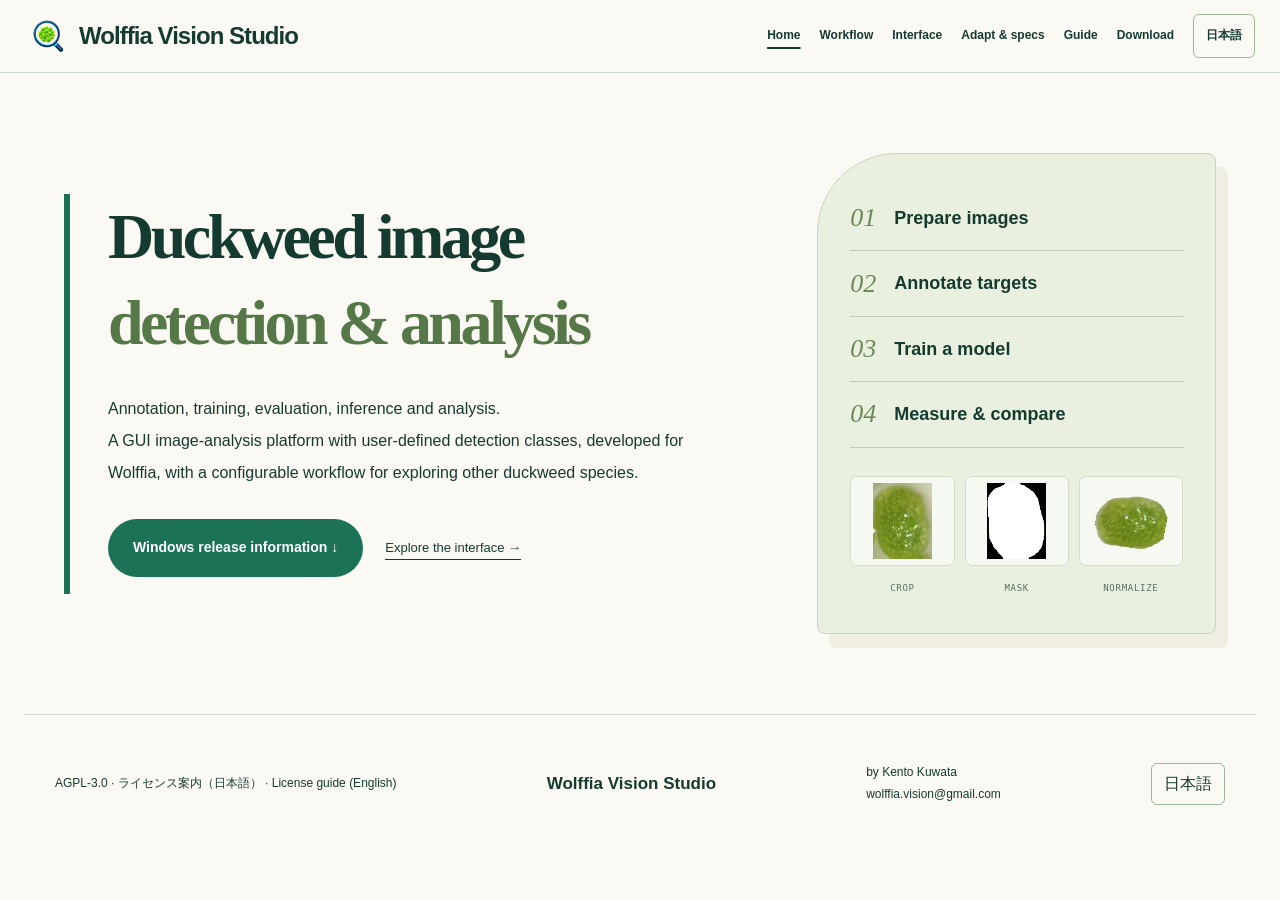
==== en/index.html @ 4b695bdd "Add files via upload" ====
<!doctype html><html lang="en"><head><meta charset="utf-8"><meta name="viewport" content="width=device-width,initial-scale=1"><title>Wolffia Vision Studio | Annotation, fine-tuning and image analysis</title><meta name="description" content="Annotation, training, evaluation, inference and analysis. A GUI image-analysis platform with user-defined detection classes, developed for Wolffia, with a configurable workflow for exploring other duckweed species."><meta property="og:type" content="website"><meta property="og:title" content="Wolffia Vision Studio | Annotation, fine-tuning and image analysis"><meta property="og:description" content="Annotation, training, evaluation, inference and analysis. A GUI image-analysis platform with user-defined detection classes, developed for Wolffia, with a configurable workflow for exploring other duckweed species."><meta name="twitter:card" content="summary"><link rel="icon" href="../assets/icon.png"><link rel="stylesheet" href="../style.css"><link rel="stylesheet" href="../enhancements.css"><link rel="stylesheet" href="../editorial.css"><style>#dataset-request p{max-width:78ch}#dataset-request li{margin:.4em 0}.brand{min-width:0}.brand>span{overflow-wrap:normal}@media(max-width:480px){header .brand{font-size:17px;max-width:75%}}</style><style>.download>div:first-child{display:flex;flex-direction:column;min-width:0}.download>div:first-child>.release-warning{margin-top:auto;border:1px solid #91b99a;border-radius:12px;padding:18px;background:#ffffff0d;color:#f3f6df}.release-warning h3{font-size:1.15rem;margin:0 0 10px}.release-warning p{font-size:.82rem;line-height:1.75;margin:0 0 12px}.release-warning a{text-decoration:underline;font-weight:700;color:#eef6bd}.screenshot-crop{aspect-ratio:auto!important}.screenshot-crop img{transform:none!important;object-fit:contain!important}.lightbox-crop img{transform:none!important}@media(max-width:800px){.download>div:first-child>.release-warning{margin-top:28px}}</style><meta property="og:site_name" content="Wolffia Vision Studio"><link rel="canonical" href="https://wolffiavision-code.github.io/wolffia-vision-studio/en/"><link rel="alternate" hreflang="ja" href="https://wolffiavision-code.github.io/wolffia-vision-studio/"><link rel="alternate" hreflang="en" href="https://wolffiavision-code.github.io/wolffia-vision-studio/en/"><link rel="alternate" hreflang="x-default" href="https://wolffiavision-code.github.io/wolffia-vision-studio/"><meta property="og:url" content="https://wolffiavision-code.github.io/wolffia-vision-studio/en/"><meta property="og:image" content="https://wolffiavision-code.github.io/wolffia-vision-studio/assets/icon.png"></head><body><a class="skip" href="#main">Skip to content</a><header><a class="brand" href="#page-home" data-route="home"><img src="../assets/icon.png" width="44" height="44" alt=""><span>Wolffia Vision Studio</span></a><button class="menu-toggle" aria-expanded="false" aria-controls="main-nav">Menu ☰</button><nav id="main-nav" aria-label="Main navigation"><a href="#page-home" data-route="home">Home</a><a href="#page-workflow" data-route="workflow">Workflow</a><a href="#page-interface" data-route="interface">Interface</a><a href="#page-adapt" data-route="adapt">Adapt & specs</a><a href="#page-guide" data-route="guide">Guide</a><a href="#page-download" data-route="download">Download</a><a class="language-link" href="../" hreflang="ja">日本語</a></nav></header><main id="main"><section class="hero" data-page="home"><div class="hero-copy"><h1>Duckweed image<br><em>detection & analysis</em></h1><p class="lead">Annotation, training, evaluation, inference and analysis.<br>A GUI image-analysis platform with user-defined detection classes, developed for Wolffia, with a configurable workflow for exploring other duckweed species.</p><div class="actions"><a class="primary" href="#page-download" data-route="download">Windows release information ↓</a><a class="text-link" href="#page-interface" data-route="interface">Explore the interface →</a></div><p class="subtle">Version 1.0.0 · 日本語 / English · Local image processing</p></div><aside class="workflow-panel" aria-label="Workflow"><ol><li><span>01</span><strong>Prepare images</strong></li><li><span>02</span><strong>Annotate targets</strong></li><li><span>03</span><strong>Train a model</strong></li><li><span>04</span><strong>Measure & compare</strong></li></ol><div class="workflow-specimens"><figure><img src="../assets/workflow/crop.jpg" alt="CROP"><figcaption>CROP</figcaption></figure><figure><img src="../assets/workflow/mask.png" alt="MASK"><figcaption>MASK</figcaption></figure><figure><img src="../assets/workflow/normalized.png" alt="NORMALIZE"><figcaption>NORMALIZE</figcaption></figure></div><p class="specimen-caption">Saved processing stages of the same individual</p></aside></section><section class="intro" id="workflow" data-page="workflow"><h2>From datasets<br><em>to image analysis</em></h2><div class="steps"><article><span class="step-number">01</span><h3>Prepare data</h3><p>Box/mask annotation, model assistance, class-balancing augmentation and balanced/random splits.</p></article><article><span class="step-number">02</span><h3>Train models</h3><p>Train or fine-tune YOLO, SegFormer and LRASPP-MobileNet.<br>Inspect learning curves, metric slopes, validation results and held-out tests.</p></article><article><span class="step-number">03</span><h3>Extract individuals</h3><p>Still-image and continuous inference, crops, binary masks, RGBA images and orientation normalization.</p></article><article><span class="step-number">04</span><h3>Explore traits</h3><p>Area, ellipse axes, circularity, CSV, distribution HTML, shape sorting and charts.</p></article></div></section><section class="intro example" id="example" data-page="workflow"><h2>From detection to measurements: one individual</h2><p>Follow individual A through an existing saved processing run.</p><div class="example-grid"><figure><h3>01 Source & detection</h3><div class="example-image"><svg viewBox="0 0 1108 1477" role="img" aria-label="Selected detection box A in the source image"><image href="../assets/workflow/original.jpg" width="1108" height="1477"/><rect x="610" y="539" width="102" height="130" fill="none" stroke="#ffda56" stroke-width="8"/><rect x="610" y="486" width="54" height="48" fill="#ffda56"/><text x="622" y="523" font-size="38" font-weight="bold" fill="#18352b">A</text></svg></div><figcaption>Only box A is displayed using saved detection coordinates.</figcaption></figure><figure><h3>02 Crop</h3><div class="example-image"><img src="../assets/workflow/crop.jpg" alt="Individual cropped from box A" width="102" height="130" loading="lazy"></div><figcaption>Saved crop of box A. The following stages use this same individual.</figcaption></figure><figure><h3>03 Segmentation</h3><div class="example-image"><div class="mask-pair"><img src="../assets/workflow/overlay.jpg" alt="Extracted region shown in red" loading="lazy"><img src="../assets/workflow/mask.png" alt="Binary mask: white foreground, black background" loading="lazy"></div></div><figcaption>Red overlay and binary mask. The white region defines the measurement target.</figcaption></figure><figure><h3>04 Normalize & isolate</h3><div class="example-image"><img src="../assets/workflow/normalized.png" alt="Transparent cutout with the major axis horizontal" width="163" height="141" loading="lazy"></div><figcaption>Rotated by approximately 79.5° to align the major axis. Saved RGBA output.</figcaption></figure></div><div class="measurement"><h3>05 Feature extraction</h3><p>Values from the saved CSV, measured using the orientation-normalized mask.</p><dl><div><dt>Area</dt><dd>10,607 px²</dd></div><div><dt>Ellipse major axis</dt><dd>136.82 px</dd></div><div><dt>Ellipse minor axis</dt><dd>97.81 px</dd></div><div><dt>Major / minor</dt><dd>1.399</dd></div><div><dt>Circularity</dt><dd>0.765</dd></div></dl><p class="fine">Axes are fitted-ellipse diameters.<br>Values in pixels require image-scale calibration before conversion to physical units.<br>Circularity approaches 1 for a circular shape.</p></div><details><summary>Stage correspondence</summary><p>The same detection is linked across stages by the crop manifest and an internal object ID.</p><p>This is a saved processing example, not a 1.0.0 accuracy benchmark.</p></details></section><section class="intro feature-tools" id="annotation-training" data-page="workflow"><h2>Annotation and training features</h2><div class="hero-tools" aria-label="Annotation and training feature examples"><article class="tool-preview annotation-preview"><div class="tool-bar"><strong>Annotation</strong></div><div class="annotation-layout"><div class="annotation-canvas"><svg viewBox="0 0 1108 1477" role="img" aria-label="Annotation example using the supplied labels"><image href="../assets/annotation-example.png" width="1108" height="1477"/><rect x="422.7" y="964.2" width="119.0" height="82.2" fill="none" stroke="#9453c9" stroke-width="4"/><rect x="357.1" y="645.7" width="105.9" height="111.3" fill="none" stroke="#9453c9" stroke-width="4"/><rect x="628.2" y="905.5" width="109.9" height="127.1" fill="none" stroke="#9453c9" stroke-width="4"/><rect x="543.5" y="928.0" width="90.5" height="107.0" fill="none" stroke="#9453c9" stroke-width="4"/><rect x="593.1" y="596.5" width="86.4" height="111.8" fill="none" stroke="#9453c9" stroke-width="4"/><rect x="461.4" y="668.3" width="120.9" height="84.3" fill="none" stroke="#9453c9" stroke-width="4"/><rect x="680.2" y="726.3" width="107.9" height="99.4" fill="none" stroke="#9453c9" stroke-width="4"/><rect x="715.1" y="980.2" width="81.7" height="124.7" fill="none" stroke="#9453c9" stroke-width="4"/><rect x="806.8" y="819.4" width="120.5" height="77.7" fill="none" stroke="#9453c9" stroke-width="4"/><rect x="725.5" y="1095.6" width="120.4" height="116.6" fill="none" stroke="#9453c9" stroke-width="4"/><rect x="681.8" y="513.7" width="117.5" height="95.8" fill="none" stroke="#9453c9" stroke-width="4"/><rect x="925.0" y="865.7" width="107.7" height="118.5" fill="none" stroke="#9453c9" stroke-width="4"/><rect x="698.0" y="604.5" width="121.9" height="90.4" fill="none" stroke="#9453c9" stroke-width="4"/><rect x="640.0" y="1055.8" width="105.6" height="102.3" fill="none" stroke="#9453c9" stroke-width="4"/><rect x="772.7" y="740.0" width="112.5" height="100.7" fill="none" stroke="#9453c9" stroke-width="4"/><rect x="514.6" y="850.2" width="101.4" height="98.3" fill="none" stroke="#9453c9" stroke-width="4"/><rect x="747.2" y="445.1" width="101.1" height="114.4" fill="none" stroke="#9453c9" stroke-width="4"/><rect x="778.7" y="954.1" width="115.8" height="99.1" fill="none" stroke="#9453c9" stroke-width="4"/><rect x="582.3" y="535.6" width="54.1" height="48.9" fill="none" stroke="#d44747" stroke-width="4"/><rect x="743.5" y="818.4" width="48.5" height="45.6" fill="none" stroke="#008864" stroke-width="4"/><rect x="753.7" y="935.5" width="45.9" height="46.3" fill="none" stroke="#008864" stroke-width="4"/><rect x="762.6" y="856.1" width="50.8" height="44.0" fill="none" stroke="#008864" stroke-width="4"/><rect x="769.4" y="704.9" width="47.6" height="43.9" fill="none" stroke="#008864" stroke-width="4"/><rect x="788.6" y="577.4" width="61.1" height="52.0" fill="none" stroke="#008864" stroke-width="4"/><rect x="455.2" y="911.8" width="49.2" height="48.2" fill="none" stroke="#008864" stroke-width="4"/><rect x="255.5" y="768.7" width="40.1" height="41.0" fill="none" stroke="#008864" stroke-width="4"/><rect x="806.8" y="895.8" width="118.9" height="79.0" fill="none" stroke="#9453c9" stroke-width="4"/><rect x="692.1" y="1178.3" width="52.2" height="51.3" fill="none" stroke="#008864" stroke-width="4"/><rect x="607.8" y="888.8" width="44.7" height="48.5" fill="none" stroke="#008864" stroke-width="4"/><rect x="498.9" y="934.1" width="45.5" height="43.1" fill="none" stroke="#008864" stroke-width="4"/><rect x="767.8" y="898.6" width="43.4" height="43.6" fill="none" stroke="#008864" stroke-width="4"/><rect x="286.5" y="722.6" width="124.8" height="89.7" fill="none" stroke="#9453c9" stroke-width="4"/><rect x="646.5" y="674.0" width="112.6" height="71.2" fill="none" stroke="#008864" stroke-width="4"/><rect x="814.8" y="544.1" width="44.4" height="42.7" fill="none" stroke="#008864" stroke-width="4"/><rect x="439.3" y="731.7" width="39.2" height="38.1" fill="none" stroke="#008864" stroke-width="4"/><rect x="361.3" y="799.8" width="36.4" height="30.7" fill="none" stroke="#008864" stroke-width="4"/><rect x="676.7" y="603.4" width="28.0" height="34.7" fill="none" stroke="#008864" stroke-width="4"/><rect x="925.0" y="849.0" width="33.7" height="32.2" fill="none" stroke="#008864" stroke-width="4"/><rect x="267.6" y="644.4" width="92.3" height="106.4" fill="none" stroke="#008864" stroke-width="4"/><rect x="267.5" y="644.8" width="92.3" height="105.9" fill="none" stroke="#9453c9" stroke-width="4"/><rect x="193.5" y="639.2" width="81.9" height="125.3" fill="none" stroke="#008864" stroke-width="4"/><rect x="378.1" y="818.3" width="85.9" height="84.6" fill="none" stroke="#9453c9" stroke-width="4"/><rect x="458.7" y="803.8" width="91.2" height="107.1" fill="none" stroke="#9453c9" stroke-width="4"/><rect x="513.0" y="576.4" width="107.1" height="97.8" fill="none" stroke="#9453c9" stroke-width="4"/></svg><span class="cursor-cross">＋</span></div><ul class="annotation-list"><li><i style="background:#008864"></i>0 vegetative <b>19</b></li><li><i style="background:#9453c9"></i>1 flowering <b>24</b></li><li><i style="background:#d44747"></i>2 dead <b>1</b></li></ul></div><p>Supplied boxes are shown with class colors.<br>Press C to cycle the class ID for the next newly created box.<br>Existing boxes can be changed from the item list.<br>All-image assistance saves each image incrementally.</p></article><article class="tool-preview training-preview"><div class="tool-bar"><strong>Training progress</strong></div><div class="metric-pills"><b>train loss</b><span>val loss</span><span>precision</span><span>recall</span><span>mAP</span></div><svg class="training-chart" viewBox="0 0 460 220" role="img" aria-label="Illustrative training-curve display; not measured values"><path d="M48 20V180H438" fill="none" stroke="#9cae9f"/><path d="M48 46 C110 73 140 88 190 112 S300 151 438 166" fill="none" stroke="#246e49" stroke-width="5"/><path d="M48 59 C105 76 145 99 196 119 S307 145 438 157" fill="none" stroke="#de8d35" stroke-width="5" stroke-dasharray="10 7"/><g fill="#607565" font-size="12"><text x="52" y="207">epoch 1</text><text x="382" y="207">epoch N</text></g></svg><div class="chart-key"><span><i class="train-line"></i>train</span><span><i class="val-line"></i>validation</span></div><p>Inspect logs and curves in the GUI; configure early stopping, optimizer and training conditions.<br>This diagram shows the interface concept, not performance data.</p></article></div></section><section class="screens" id="screens" data-page="interface"><h2>Application interface</h2><p>Actual 1.0.0 screens.<br>Click to enlarge.<br>Home, workspace selection and YOLO controls are shown here; annotation and training examples are included in the workflow view.</p><div class="gallery"><figure class="gallery-card"><button class="zoom" data-full="../assets/home_en.png" aria-label="Home — Enlarge image"><span class="screenshot-crop"><img src="../assets/home_en.png" alt="Actual home screen with four spaces." loading="lazy" width="1570" height="1002"></span><span>Home ↗</span></button></figure><figure class="gallery-card"><button class="zoom" data-full="../assets/workspace_en.png" aria-label="Inference space — Enlarge image"><span class="screenshot-crop"><img src="../assets/workspace_en.png" alt="Task selection in the inference space." loading="lazy" width="1570" height="1002"></span><span>Inference space ↗</span></button></figure><figure class="gallery-card"><button class="zoom" data-full="../assets/yolo_en.png" aria-label="YOLO controls — Enlarge image"><span class="screenshot-crop"><img src="../assets/yolo_en.png" alt="Input, parameter and display areas, not an accuracy evaluation." loading="lazy" width="1570" height="1002"></span><span>YOLO controls ↗</span></button></figure></div></section><section class="chart-feature intro" id="charts" data-page="workflow"><div><h2>From CSV files<br><em>to charts & tables.</em></h2><p>Add multiple files, choose columns and groups, and explore distributions and relationships.<br>Save figures, tables and a self-contained HTML report.</p></div><div class="chart-options"><article><span>01</span><h3>Distributions</h3><p>Histogram · density · ECDF · box · strip plots</p></article><article><span>02</span><h3>Relationships</h3><p>Scatter · trend line · log axes · correlation heatmap</p></article><article><span>03</span><h3>Summaries</h3><p>Mean ± SD · descriptive statistics</p></article></div></section><section class="intro" id="custom" data-page="adapt"><h2>Custom classes and fine-tuning</h2><p>Define YOLO class names and box labels, then train on your own images.<br>The standard example uses vegetative, flowering and dead.</p><pre class="yaml"><code>nc: 3
names:
  - vegetative
  - flowering
  - dead</code></pre><p class="notice">Changing YAML alone does not teach a model new classes.<br>Annotated data and training are required.<br>Match inference YAML class IDs and their order to the trained model; automatic consistency checking does not cover every combination.</p><h3>GUI Fine-Tuning</h3><p>Adapt existing weights to explore differences in species, strains, magnification, lighting or backgrounds.<br>Updates do not guarantee improved accuracy: evaluate on held-out test data.<br>Current segmentation is binary target/background, not multiclass mask training.</p><div class="scope"><article><h3>Implemented / checked</h3><p>GUI construction, data preparation and frozen self-tests on the development PC have been checked; these do not replace independent accuracy or full cross-PC evaluation.</p></article><article><h3>Applying the workflow to other duckweeds</h3><p>The same detection, segmentation and measurement workflow may be applicable to Wolffiella, Lemna, Spirodela and Landoltia with suitable annotated data and models.<br>Direct transfer of the supplied models and accuracy on these genera are not validated.</p></article><article><h3>Validation scope</h3><p>The Windows x64 package and principal workflows are checked.<br>Evaluate accuracy for each species and imaging condition with independent test data.</p></article></div></section><section class="intro" id="spec" data-page="adapt"><h2>Technical scope and specifications</h2><div class="table-wrap" tabindex="0" role="region" aria-label="Specifications"><table><thead><tr><th>Item</th><th>Verified scope</th></tr></thead><tbody><tr><th scope="row">OS / runtime</th><td>Windows x64 application built and self-tested on the development PC. Other Windows versions and Python-free PCs remain unverified.</td></tr><tr><th scope="row">CPU / GPU</th><td>CPU or compatible NVIDIA CUDA GPU selection. Build: PyTorch 2.12.1+cu126. Recommended RAM/VRAM and minimum driver versions are not established.</td></tr><tr><th scope="row">Storage</th><td>See the release information below for setup size. Allow extra space for installation, models, outputs and training.</td></tr><tr><th scope="row">Input images</th><td>JPG/JPEG, PNG, BMP, TIFF, WEBP. HEIC/HEIF depend on an additional decoder. Full format coverage in the EXE is not verified.</td></tr><tr><th scope="row">Annotation</th><td>YOLO: images and labels, matching TXT names (class_id, x_center, y_center, width, height; coordinates normalized 0–1). Masks: images and masks with matching PNG names.</td></tr><tr><th scope="row">Models</th><td>YOLO .pt and app-compatible SegFormer-B0 / LRASPP-MobileNetV3 checkpoints, not arbitrary architectures.</td></tr><tr><th scope="row">Outputs</th><td>Detection/crop images, masks, Original / Overlay / Mask / RGBA montages, normalize images, CSV, NPZ, JSON and distribution HTML, depending on the task.</td></tr><tr><th scope="row">Evaluation</th><td>YOLO: TP, FP, FN, WC (wrong class), precision, recall, F1, error rate and confusion matrices. Error rate=(FP+FN+WC)/(TP+FP+FN+WC). Training mAP and test-workspace metrics are distinct. No public accuracy benchmark is available.</td></tr><tr><th scope="row">Processing / network</th><td>Image processing runs locally. Model retrieval may use the network; all dependency communication has not been audited. This website has no image-upload feature.</td></tr><tr><th scope="row">Shape sorting</th><td>MF: mother-frond candidate; DF: daughter-frond candidate; Edge: truncated/non-elliptical candidate. Latest source uses PCA, 1–3 groups and ellipse agreement with per-image HTML audits, not biological identification.</td></tr></tbody></table></div></section><section class="intro" id="guide" data-page="guide"><h2>Getting started</h2><ol class="instructions"><li><h3>Check the release</h3><p>Confirm version, size and SHA-256 in the download view, then verify the downloaded file against the same hash.</p></li><li><h3>Install and launch</h3><p>Run Setup.exe and choose a location. Open Japanese or English from the Start menu.</p></li><li><h3>Try a sample</h3><p>Open Inference / Processing → YOLO.<br>Select images, weights and matching YAML, run and inspect results.</p></li></ol><p>Back up presets, added models and results before updating; review the change log and repeat a known sample afterward.</p></section><section class="download" id="download" data-page="download"><div><h2>Try the Windows app</h2><p>Initial release · 1.0.0</p><p>A Windows application that processes images on your computer.</p><aside class="release-warning"><h3>⚠ Windows protection warnings</h3><p>This release is unsigned. Windows may show a protection warning. Verify the official source and SHA-256 and scan the file. Only if you trust it, choose More info → Run anyway. Do not run it if a threat is detected or the hash differs. Do not disable protection or add exclusions. Contact your administrator if policy prevents execution.</p><a href="../WARNINGS_EN.txt">Read the full safety notice</a></aside></div><div class="download-card"><span class="release-label">Initial release</span><h3>Wolffia Vision Studio</h3><a id="download-link" class="primary" hidden>Download setup ↓</a><button id="download-pending" class="primary" disabled>Release information unavailable</button><p id="release-reason">Loading release information.</p><a id="source-link" class="text-link" hidden>Source code ↗</a><dl id="release-details"></dl><p id="release-hash" class="fine"></p><p class="fine">Unsigned release. See the release notes for the scope of verification.</p></div></section><section class="intro" id="dataset-request" data-page="guide"><h2>Request training data</h2><p>Training images are images used to teach an AI model where objects are and which pixels belong to them. Training pairs each image with a ground-truth annotation.</p><ul><li>YOLO: images paired with bounding boxes and class IDs.</li><li>Segmentation: images paired with masks separating individuals from the background.</li></ul><p>Use this form to request access to training data for Wolffia images. Describe your intended use and required data format.</p><p>Available images, labels, masks and their terms of use are confirmed individually after a request. Availability of every format or species is not guaranteed.</p><p>No request is needed to use the app. You can train with your own images and annotations. For YOLO, class names and IDs are recorded in a YAML file.</p><p>Submit a request through the form. Approved applicants receive download details and a password separately.</p><a class="primary" id="external-form" hidden rel="noopener" target="_blank">Open request form ↗</a><p id="form-pending">The form configuration could not be loaded. Use the contact address in the README.</p></section><section class="faq" id="docs" data-page="guide"><h2>Guidance and FAQ</h2><p>This page includes the <a href="../README_EN.md">English README</a>, <a href="../README.md">Japanese README</a>, warnings and license guides. See the <a href="../SEARCH_CONSOLE_SETUP_EN.md">Search Console setup guide</a> for indexing setup.</p><details><summary>Do I need programming knowledge?</summary><p>Routine workflows use the GUI.<br>Setup, model/data preparation and troubleshooting may require technical assistance.</p></details><details><summary>Do I need a GPU?</summary><p>CPU is selectable.<br>Runtime depends on the model, image size and computer; no throughput guarantee is provided.</p></details><details><summary>Can I train on my own images or add classes?</summary><p>YOLO supports class names, box labels and training data for custom training.<br>Editing YAML alone is insufficient.<br>Masks are currently binary.</p></details><details><summary>Can I use plants other than Wolffia?</summary><p>Potentially.<br>Annotate target-species images with boxes or masks; for YOLO, configure dataset paths and class names in YAML, then train or fine-tune.<br>Define imaging conditions and how roots/fronds are labeled, and evaluate on held-out images.<br>Editing YAML alone does not teach new species or classes.</p></details><details><summary>Where are results saved?</summary><p>In the local output folder selected for each task.<br>Routine inference and analysis are grouped under output/practice/run_timestamp with 01_yolo, 02_crops, 03_segmentation and 04_features&analysis.<br>Training logs and data.yaml stay in each fine-tune folder; test output can be placed beside weights in that training folder.<br>Producing output does not establish correctness.</p></details><details><summary>How are MF and Edge distinguished?</summary><p>Not by elongation alone.<br>Latest source compares masks with complete fitted ellipses.<br>Segmentation errors also reduce agreement, so inspect the images and audit.</p></details><h3>Website change log</h3><p>2026-10-23: Reorganized the long single page into six switchable views and documented class balancing, balanced splitting, training trends, RGBA previews and chart-specific options.</p></section><section class="intro" id="about" data-page="guide"><h2>Developer and licenses</h2><p>Developed by Kento Kuwata.<br>A Windows application originally developed for Wolffia image analysis.</p><h3>Separate software, models and data</h3><p>Application source is prepared under AGPL-3.0.<br>Third-party libraries retain their licenses.<br>Models, samples and training images need separate terms and redistribution checks; do not infer them from the software license.</p><h3>Other duckweed image-processing technologies</h3><p>Explore other tools for duckweed and plant image analysis.<br>Visit each project to see its workflows and usage.</p><ul><li><a href="https://github.com/SamOliveiraLab/Deepweed">Deepweed ↗</a> — Duckweed segmentation, tracking and growth analysis.</li><li><a href="https://github.com/danforthcenter/plantcv">PlantCV ↗</a> — Plant phenotyping image analysis.</li></ul><h3>GitHub</h3><p>Read the README, license and release information. Report problems through Issues. Check images and logs for personal information before posting.</p><p><a href="https://github.com/wolffiavision-code/wolffia-vision-studio">GitHub repository</a> · <a href="https://github.com/wolffiavision-code/wolffia-vision-studio/releases">Releases</a> · <a href="https://github.com/wolffiavision-code/wolffia-vision-studio/issues">Issues</a></p></section><footer><p><a href="../LICENSE">AGPL-3.0</a> · <a href="../LICENSE_JA.md">ライセンス案内（日本語）</a> · <a href="../LICENSE_EN.md">License guide (English)</a></p><div class="brand">Wolffia Vision Studio</div><p>by Kento Kuwata<br><a href="mailto:wolffia.vision@gmail.com">wolffia.vision@gmail.com</a></p><a class="language-link" href="../">日本語</a></footer></main><dialog id="lightbox" aria-label="Enlarge image"><button id="close-lightbox">Close ×</button><div class="lightbox-crop"><img id="lightbox-image" alt=""></div><p id="lightbox-caption"></p></dialog><script src="../app.js" defer></script><script>fetch('../form-config.json').then(r=>r.json()).then(c=>{if(!c.form_url)return;const u=new URL(c.form_url);if(u.protocol!=='https:'||u.username||u.password)return;if(!['forms.gle','docs.google.com','script.google.com'].includes(u.hostname))return;const a=document.querySelector('#external-form');a.href=u.href;a.hidden=false;document.querySelector('#form-pending').hidden=true;}).catch(()=>{});</script></body></html>
---- style.css ----
:root{--paper:#f7f7ef;--ink:#153c2b;--muted:#607565;--green:#246e49;--line:#d9e2d5;--lime:#d7ea8d}*{box-sizing:border-box}html{scroll-behavior:smooth;scroll-padding-top:100px}body{margin:0;background:var(--paper);color:var(--ink);font-family:'Yu Gothic UI','Hiragino Kaku Gothic ProN',sans-serif;line-height:1.8}a{color:inherit;text-decoration:none}button{font:inherit}a:focus-visible,button:focus-visible,summary:focus-visible{outline:3px solid #579b48;outline-offset:5px}.skip{position:absolute;top:-60px}.skip:focus{top:0;background:white;z-index:9}header{max-width:1360px;margin:auto;padding:22px 5%;display:flex;align-items:center;justify-content:space-between;border-bottom:1px solid var(--line)}.brand{display:flex;align-items:center;gap:10px;font-size:24px;font-weight:700;line-height:1.2}.brand-sub{display:block;font-size:9px;letter-spacing:.27em;margin-top:5px}nav{display:flex;align-items:center;gap:30px;font-size:13px}.nav-download{border:1px solid var(--ink);padding:9px 20px;border-radius:25px}.hero{max-width:1360px;margin:auto;padding:80px 5% 100px;display:grid;grid-template-columns:1.15fr 1fr;gap:50px;align-items:center}.eyebrow{font-size:11px;letter-spacing:.2em;font-weight:700;margin:0 0 22px}.dot{display:inline-block;width:7px;height:7px;border-radius:50%;background:var(--green);margin-right:10px}h1{font-size:clamp(36px,4.4vw,68px);line-height:1.35;letter-spacing:-.04em;margin:0 0 27px;font-weight:700}h1 em{font-style:normal;color:#54823c}.lead{font-size:16px;line-height:2.1}.actions{display:flex;align-items:center;gap:25px;margin:30px 0 17px}.primary{background:var(--green);color:#fff;display:inline-flex;align-items:center;gap:30px;border-radius:6px;padding:15px 23px;font-size:14px;font-weight:700}.primary:hover{background:#164b33}.primary[hidden]{display:none}.text-link{font-size:13px;border-bottom:1px solid var(--ink)}.subtle{font-size:11px;color:var(--muted)}.hero-art{position:relative;border-radius:48% 48% 12px 12px;background:#e0e9d4;padding:60px 24px 45px;border:1px solid #cfddc2}.hero-art img{width:100%;height:340px;object-fit:cover;border-radius:46% 46% 10px 10px;filter:saturate(.83)}.specimen-label{position:absolute;top:23px;left:0;right:0;text-align:center;font:10px monospace;letter-spacing:.17em}.specimen-note{display:block;text-align:center;font-size:12px;padding-top:16px}.measure{position:absolute;background:#f9faef;border:1px solid var(--line);padding:6px 15px;font:10px monospace;letter-spacing:.1em}.top{top:110px;left:-23px}.bottom{right:-20px;bottom:100px}.intro,.screens,.guide,.faq{max-width:1230px;margin:auto;padding:85px 30px}.intro{border-top:1px solid var(--line)}h2{font-size:clamp(28px,3.3vw,43px);line-height:1.5;letter-spacing:-.025em;margin:0 0 22px}.section-heading{display:flex;justify-content:space-between;gap:50px;align-items:center;margin-bottom:44px}.section-heading>p{max-width:440px;color:var(--muted);font-size:14px}.steps{display:grid;grid-template-columns:repeat(4,1fr);gap:30px}.steps article{border-top:2px solid var(--green);padding-top:20px}.step-number{font:italic 34px Georgia,serif;color:#7f9c66}h3{font-size:20px;margin:15px 0 10px}.steps p{font-size:13px;color:var(--muted)}.tag{font-size:10px;letter-spacing:.05em;display:inline-block;background:#e5ecd9;padding:4px 9px;margin-top:8px}.screens{max-width:none;background:#e8eee2;padding-left:max(30px,calc((100vw - 1170px)/2));padding-right:max(30px,calc((100vw - 1170px)/2))}.screen-tabs{display:flex;gap:10px;margin-bottom:24px}.screen-tabs button{background:transparent;border:1px solid #b4c4b0;padding:8px 20px;border-radius:30px;color:var(--ink);cursor:pointer;font-size:13px}.screen-tabs button[aria-pressed=true]{background:var(--ink);border-color:var(--ink);color:white}.app-window{margin:0;border:1px solid #c5d2bf;background:#fff;border-radius:12px;overflow:hidden;box-shadow:0 20px 45px #163c2a13}.app-window img{display:block;width:100%;height:auto}.window-top{padding:10px 16px;background:#f7faf4;display:flex;gap:6px;align-items:center}.window-top i{width:7px;height:7px;background:#bdc9b7;border-radius:50%}.window-top span{font-size:10px;margin:auto;color:var(--muted)}figcaption{font-size:12px;color:var(--muted);padding:15px 20px}.guide{display:grid;grid-template-columns:1fr 1fr;gap:100px}.guide>div>p:last-child{font-size:14px;color:var(--muted);max-width:400px}.guide ol{padding:0;margin:0;list-style:none}.guide li{display:flex;gap:24px;border-bottom:1px solid var(--line);padding:20px 0}.guide li>span{font:italic 28px Georgia,serif;background:#e6ecd9;width:45px;height:45px;flex-shrink:0;text-align:center;border-radius:50%;padding:7px}.guide h3{margin:0;font-size:17px}.guide li p{font-size:13px;color:var(--muted);margin:8px 0}.download{background:#153c2b;color:#f3f6df;display:grid;grid-template-columns:1fr 1fr;gap:80px;padding:75px max(30px,calc((100vw - 1170px)/2))}.download .eyebrow{color:var(--lime)}.download-note{font-size:13px;color:#bfd2be;max-width:380px}.download-card{background:#f7f8ef;color:var(--ink);padding:32px;border-radius:10px}.release-label{font-size:11px;background:#e6ecd7;padding:5px 10px;border-radius:5px}.download-card>p{font-size:13px}.download-card h3{font-size:23px}.download-card dl{font-size:12px;margin-top:25px}.download-card dl div{display:flex;justify-content:space-between;gap:20px;border-bottom:1px solid var(--line);padding:8px 0}.download-card dd{margin:0;text-align:right}.download-card .fine{font-size:11px;color:var(--muted);word-break:break-all}.faq{max-width:900px}.faq h2{font-size:30px}.faq details{border-bottom:1px solid var(--line);padding:20px 0}.faq summary{cursor:pointer;font-size:15px}.faq details p{font-size:13px;color:var(--muted);padding:5px 15px}footer{border-top:1px solid var(--line);max-width:1230px;margin:auto;padding:35px 30px;display:flex;align-items:center;justify-content:space-between;gap:30px}footer .brand{font-size:17px}footer p{font-size:12px}footer>span{font:10px monospace;letter-spacing:.1em}@media(max-width:800px){header{padding:18px 6%}nav{gap:15px}nav a:not(:last-child){display:none}.hero{grid-template-columns:1fr;padding:48px 7%;gap:40px}.hero-art{max-width:480px;margin:auto;width:100%}.hero-art img{height:300px}.desktop{display:none}.section-heading{display:block}.steps{grid-template-columns:1fr 1fr;gap:30px 20px}.intro,.screens,.guide,.faq{padding:55px 7%}.guide,.download{grid-template-columns:1fr;gap:30px}.download{padding:50px 7%}.actions{flex-wrap:wrap}.screen-tabs button{padding:7px 13px}footer{flex-wrap:wrap}.brand{font-size:21px}footer>span{display:none}}@media(prefers-reduced-motion:reduce){html{scroll-behavior:auto}}
---- enhancements.css ----
header{position:sticky;top:0;z-index:5;background:#f7f7eff5;max-width:none;padding:14px max(24px,calc((100vw - 1230px)/2));gap:24px}nav{gap:20px}nav a{min-height:44px;display:flex;align-items:center}nav a[aria-current]{text-decoration:underline;text-underline-offset:8px}.language-link{border:1px solid #9db59d;padding:6px 12px;border-radius:6px}.menu-toggle{display:none}.flow{list-style:none;display:flex;flex-wrap:wrap;gap:12px;padding:25px 0}.flow li{padding:10px 15px;border:1px solid #95b295;border-radius:8px;background:#edf3e5}.flow li:not(:last-child)::after{content:' →';padding-left:8px}.scope{display:grid;grid-template-columns:repeat(3,1fr);gap:20px}.scope article{border:1px solid #b7c9b1;border-radius:10px;padding:18px}.scope p{font-size:14px}.notice{border-left:5px solid #a86918;background:#fff5de;padding:20px}.yaml{background:#e6eddf;padding:24px;border-radius:10px;overflow:auto}.table-wrap{overflow:auto}table{width:100%;border-collapse:collapse;font-size:14px}td,th{text-align:left;vertical-align:top;border-bottom:1px solid #bdceba;padding:16px}th{min-width:140px}thead{background:#e6eddf}.gallery{display:grid;grid-template-columns:1fr;gap:28px}.gallery-card{margin:0;border:1px solid #bbceb6;border-radius:12px;overflow:hidden;background:white}.zoom{display:block;width:100%;padding:0;background:white;border:0;color:var(--ink);cursor:zoom-in}.zoom>span:last-child{display:block;text-align:left;padding:12px 20px;font-weight:700}.screenshot-crop{display:block;overflow:hidden;aspect-ratio:1920/1020}.screenshot-crop img{display:block;width:100%;height:auto}.instructions{padding-left:24px}.primary:disabled{background:#c4d0c0;color:#304d36;cursor:not-allowed;border:1px solid #879e82}.download-card dd{max-width:65%}dialog{max-width:95vw;width:1400px;max-height:95vh;border:1px solid #aac1a6;border-radius:12px;padding:18px;background:#f7f7ef}dialog::backdrop{background:#10271dea}#close-lightbox{display:block;margin-left:auto;padding:10px 24px;min-height:44px;cursor:pointer}.lightbox-crop{width:100%;aspect-ratio:1920/1020;overflow:hidden}.lightbox-crop img{display:block;width:100%;height:auto}dialog p{margin:10px 0}summary{min-height:44px}a:hover{text-decoration:underline}.intro p{max-width:1000px}#guide{display:block}#guide p{max-width:1000px}section{scroll-margin-top:90px}
@media(max-width:1000px){.menu-toggle{display:block;min-height:44px;padding:8px 14px;border:1px solid #9db59d;border-radius:6px;background:white;color:#153c2b}header{flex-wrap:wrap}nav{display:none;width:100%;flex-wrap:wrap;background:var(--paper)}nav.open{display:flex}nav a:not(:last-child){display:flex}.scope{grid-template-columns:1fr}.hero{gap:28px}.table-wrap th{min-width:110px}td,th{padding:12px}.download-card{padding:22px}.download-card dl div{gap:10px}header .brand{font-size:20px}.screen-tabs{flex-wrap:wrap}}
@media(max-width:480px){.steps{grid-template-columns:1fr}.flow{display:grid;grid-template-columns:1fr 1fr;font-size:13px}.download-card dl div{display:block}.download-card dd{max-width:none;text-align:left}h1{font-size:36px}.intro,.screens,.faq{padding-left:6%;padding-right:6%}dialog{padding:12px}.primary{max-width:100%;gap:10px}}
.example-grid{display:grid;grid-template-columns:repeat(4,minmax(0,1fr));gap:16px;margin:32px 0}.example-grid figure{margin:0;padding:18px;border:1px solid #b7c9b1;border-radius:12px;background:white;min-width:0}.example-grid h3{font-size:17px;margin:0 0 16px}.example-grid figcaption{font-size:14px;line-height:1.7;padding:14px 0 0}.example-image{height:310px;display:flex;align-items:center;justify-content:center;background:#eff3e9;border-radius:8px;overflow:hidden}.example-image>svg{height:100%;width:100%}.example-image>img{max-width:90%;max-height:90%;width:auto;height:auto;min-width:65%;object-fit:contain}.mask-pair{width:100%;display:flex;flex-direction:column;align-items:center;gap:12px}.mask-pair img{max-height:140px;width:auto;max-width:90%}.measurement{border-left:5px solid #47734a;background:#eaf1e4;padding:26px}.measurement dl{display:grid;grid-template-columns:repeat(5,minmax(0,1fr));gap:14px}.measurement dt{font-size:14px}.measurement dd{font-size:23px;font-weight:700;margin:8px 0}.example details{margin-top:20px;overflow-wrap:anywhere}.scope article:nth-child(2){background:#eaf1e4;border-color:#60865a}.scope article:nth-child(2) p{font-size:16px}
@media(max-width:1100px){.example-grid{grid-template-columns:repeat(2,minmax(0,1fr))}.measurement dl{grid-template-columns:repeat(3,minmax(0,1fr))}}@media(max-width:540px){.example-grid{grid-template-columns:1fr}.example-image{height:320px}.measurement{padding:18px}.measurement dl{grid-template-columns:repeat(2,minmax(0,1fr))}.measurement dd{font-size:20px}}
.hero{grid-template-columns:1fr;max-width:1230px}.hero-copy{max-width:900px}.feature-tools .hero-tools{display:grid;grid-template-columns:1.08fr .92fr;gap:20px;align-items:stretch}.tool-preview{min-width:0;border:1px solid #b8cbb4;border-radius:14px;background:#fff;padding:14px;box-shadow:0 18px 42px #153c2b12}.tool-bar{display:flex;justify-content:space-between;align-items:center;gap:12px;border-bottom:1px solid #d9e2d5;padding:1px 2px 11px}.tool-bar strong{font-size:15px}.tool-bar span{font-size:10px;color:#607565}.tool-preview>p{font-size:11px;line-height:1.65;color:#526a59;margin:11px 2px 0}.annotation-layout{display:grid;grid-template-columns:minmax(0,1fr) 135px;gap:9px;margin-top:12px;height:360px}.annotation-canvas{position:relative;overflow:hidden;border-radius:8px;background:#e8eee2}.annotation-canvas svg{width:100%;height:100%;display:block}.cursor-cross{position:absolute;left:56%;top:45%;color:#fff;text-shadow:0 1px 4px #000;font-size:24px;font-weight:700}.annotation-list{list-style:none;padding:8px;margin:0;background:#f0f4ec;border-radius:8px;font-size:10px;overflow:hidden}.annotation-list li{display:flex;align-items:center;gap:6px;padding:8px 2px;border-bottom:1px solid #d9e2d5;overflow-wrap:anywhere}.annotation-list li b{margin-left:auto}.annotation-list i{width:10px;height:10px;border-radius:3px;flex:none}.metric-pills{display:flex;flex-wrap:wrap;gap:5px;margin:13px 0 4px}.metric-pills span,.metric-pills b{font-size:9px;border:1px solid #9db59d;padding:3px 7px;border-radius:10px}.metric-pills b{background:#246e49;color:#fff}.training-chart{width:100%;height:300px;background:#f5f7f1;border-radius:8px}.chart-key{display:flex;gap:18px;font-size:10px}.chart-key span{display:flex;align-items:center;gap:5px}.chart-key i{width:18px;height:3px;display:inline-block}.train-line{background:#246e49}.val-line{background:#de8d35}.hero-art{display:none}.screenshot-crop,.lightbox-crop{aspect-ratio:1570/1002}
@media(max-width:1180px){.hero{grid-template-columns:1fr}.hero-copy{max-width:780px}.feature-tools .hero-tools{grid-template-columns:1fr 1fr}.annotation-layout{height:300px}}@media(max-width:700px){.feature-tools .hero-tools{grid-template-columns:1fr}.annotation-layout{grid-template-columns:1fr;height:auto}.annotation-canvas{height:360px}.annotation-list{display:grid;grid-template-columns:repeat(3,1fr)}.training-chart{height:250px}.tool-bar{align-items:flex-start;flex-direction:column}.hero{padding-top:48px}}@media(max-width:430px){.annotation-canvas{height:320px}.annotation-list{font-size:9px}.hero{padding-left:5%;padding-right:5%}}
.page-hidden{display:none!important}.page-enter{animation:page-in .28s ease-out}@keyframes page-in{from{opacity:.3;transform:translateY(8px)}to{opacity:1;transform:none}}main{min-height:75vh}nav a[data-route][aria-current="page"]{text-decoration:underline;text-decoration-thickness:2px;text-underline-offset:8px}
/* Quiet hierarchy: composition replaces decorative secondary copy. */
section[data-page]{position:relative}.hero-copy{padding-left:clamp(0px,3vw,38px);border-left:6px solid var(--green)}
.steps article,.chart-options article,.scope article{position:relative;background:#fff;border:1px solid #c7d5c3;border-radius:14px;padding:24px;box-shadow:0 12px 30px #173c2b0b}
.steps article{border-top:5px solid var(--green)}.step-number,.chart-options article>span{display:grid;place-items:center;width:42px;height:42px;border-radius:50%;background:#e1ecd9;color:#315d3c;font-size:16px}
.section-heading{align-items:end}.section-heading>p{border-left:2px solid #9ab497;padding-left:18px;margin-bottom:6px}
.gallery-card{box-shadow:0 18px 50px #173c2b14}.zoom>span:last-child{font-size:16px;border-top:1px solid var(--line)}
.tool-preview>p,.subtle{display:none}.tool-bar{min-height:44px}.tool-bar strong{font-size:17px}.workflow-panel>p,.specimen-caption{display:none}.intro>.flow{display:none}
.workflow-panel ol{margin-top:0}.download>div:first-child{align-self:center}.download-card{box-shadow:0 24px 60px #071b1240}
@media(max-width:700px){.hero-copy{border-left-width:4px;padding-left:18px}.section-heading>p{border-left:0;padding-left:0}.steps article,.chart-options article,.scope article{padding:19px}}
---- editorial.css ----
/* Botanical editorial: strong hierarchy, quiet diagrams, varied section scale. */
:root{--paper:#faf9f3;--ink:#153b30;--green:#1c7257;--muted:#566f64;--line:#cbd7ca}
body{font-family:'Yu Gothic UI','Segoe UI',sans-serif;font-size:16px}
header{background:#faf9f3f5;backdrop-filter:blur(12px)}
header .brand{letter-spacing:-.04em}.brand-sub{letter-spacing:.25em}
nav{gap:19px}nav a{font-size:12px;font-weight:600}
.eyebrow{font-family:'Consolas',monospace;font-size:11px;letter-spacing:.18em;color:#456650}
h1{font-family:'Yu Mincho','Georgia',serif;font-size:clamp(42px,5vw,72px);font-weight:600;line-height:1.35;letter-spacing:-.055em}
h1 em,h2 em{font-style:normal;color:#567849}
h2{font-size:clamp(29px,3.6vw,49px);line-height:1.4;letter-spacing:-.04em}
.hero{display:grid;grid-template-columns:minmax(0,1.35fr) minmax(290px,.8fr);gap:7%;padding-top:80px;padding-bottom:80px;max-width:1350px}
.hero-copy{max-width:710px}.lead{font-size:16px;line-height:2}.actions{gap:22px}
.primary{border-radius:30px;padding:16px 25px;transition:transform .2s}.primary:hover{transform:translateY(-2px)}
.subtle{font:11px 'Consolas',monospace;margin-top:26px;letter-spacing:.04em}
.workflow-panel{background:#eaf0df;border:1px solid #c8d6ba;padding:32px;border-radius:80px 8px 8px 8px;box-shadow:12px 14px 0 #f0eee2}
.workflow-panel>.eyebrow{text-align:right;margin-bottom:22px}
.workflow-panel ol{list-style:none;padding:0;margin:0}.workflow-panel li{display:flex;align-items:center;gap:18px;border-bottom:1px solid #c0cdb4;padding:16px 0}
.workflow-panel li span{font:italic 26px Georgia,serif;color:#6b8856}.workflow-panel li strong{font-size:18px;font-weight:600}
.workflow-specimens{display:grid;grid-template-columns:repeat(3,1fr);gap:10px;margin-top:28px}.workflow-specimens figure{margin:0;min-width:0}
.workflow-specimens img{width:100%;height:90px;object-fit:contain;background:#fff9;border:1px solid #d3ddc8;border-radius:7px;padding:6px}
.workflow-specimens figcaption{font:9px 'Consolas',monospace;padding:8px 0;text-align:center;letter-spacing:.08em}
.specimen-caption{font-size:10px;margin:6px 0 0;text-align:right;color:#5f7457}
.intro{padding-top:90px;padding-bottom:90px}
#workflow .steps{margin-top:40px;gap:0;border:1px solid var(--line);border-radius:12px;overflow:hidden}
.steps article{border:0;padding:28px 24px;background:#f0f3e8;border-right:1px solid var(--line)}
.steps article:nth-child(2){background:#e7efdf}.steps article:nth-child(3){background:#e0ede5}.steps article:nth-child(4){background:#dae7df;border-right:0}
.step-number{font:italic 42px Georgia,serif;color:#6e8c63}.steps h3{font-size:21px;line-height:1.5}.steps p{font-size:14px}
.flow{margin-bottom:0}.flow li{background:transparent;border:0;padding:5px 9px;font-size:12px}
#example{max-width:1300px}#example>h2{max-width:850px;font-family:'Yu Mincho',Georgia,serif;font-size:clamp(27px,3vw,42px)}
.example-grid{grid-template-columns:1.25fr 1fr 1fr 1fr;gap:12px}.example-grid figure{border-radius:4px;padding:15px;border-top:3px solid #7c9a61}
.example-image{height:290px;border-radius:2px}.example-grid h3{font-size:15px}.example-grid figcaption{font-size:12px}
.measurement{background:#183e31;color:#f6f8e9;border:0;border-radius:8px;padding:30px}.measurement h3{font-size:23px;margin-top:0}.measurement>p{font-size:13px;color:#cfdece}
.measurement dl{gap:22px}.measurement dt{color:#d1dfc6;font-size:12px}.measurement dd{font:32px Georgia,serif;margin-top:10px}.measurement .fine{font-size:12px}
.feature-tools{max-width:none;background:#edf2e8;padding-left:max(30px,calc((100vw - 1170px)/2));padding-right:max(30px,calc((100vw - 1170px)/2))}
.feature-tools h2{font-size:38px}.feature-tools .hero-tools{gap:26px}.tool-preview{padding:22px;border-radius:12px;box-shadow:0 8px 22px #143d2610}.tool-bar strong{font-size:22px}.tool-bar span{font-size:12px}
.tool-preview>p{font-size:14px;line-height:1.85;margin-top:20px}.annotation-layout{height:350px}.annotation-list{font-size:11px}.metric-pills span,.metric-pills b{font-size:11px;padding:5px 9px}.chart-key{font-size:12px}
.screens{background:#faf9f3}.screens>p{font-size:14px;max-width:800px}.gallery{grid-template-columns:1fr 1fr;gap:22px}.gallery-card:first-child{grid-column:1/-1}.gallery-card{border-radius:8px;box-shadow:0 10px 24px #143d2610}.gallery-card figcaption{font-size:12px}
.chart-feature{display:grid;grid-template-columns:1fr 1fr;gap:70px;align-items:start;background:#f3efdf;max-width:none;padding-left:max(30px,calc((100vw - 1170px)/2));padding-right:max(30px,calc((100vw - 1170px)/2))}
.chart-feature>div>p{font-size:15px}.chart-options article{position:relative;border-bottom:1px solid #bfc9b0;padding:15px 0 20px 55px}.chart-options article>span{position:absolute;left:0;top:23px;font:italic 30px Georgia,serif;color:#6d8661}.chart-options h3{font-size:24px;margin-top:0}.chart-options p{font-size:13px;color:#5b6c55}
.scope{gap:15px}.scope article{padding:25px;border-radius:4px}.scope article h3{font-size:19px}.scope article p{font-size:14px!important}
.yaml{max-width:650px;background:#173d31;color:#dff0d9;border-radius:5px;font-size:15px}
.download{background:#143e30;gap:70px}.download h2{font:clamp(35px,4vw,58px) 'Yu Mincho',Georgia,serif}.download-card{box-shadow:14px 14px 0 #315643;border-radius:5px}.download-card h3{font-size:27px}.download-card .text-link{display:inline-block;margin:8px 0}.download-card .text-link[hidden]{display:none}
#about{background:#edf2e8;max-width:none;padding-left:max(30px,calc((100vw - 1170px)/2));padding-right:max(30px,calc((100vw - 1170px)/2))}#about h2{font-size:34px}#about h3{margin-top:35px}#about ul{display:grid;grid-template-columns:1fr 1fr;gap:20px;list-style:none;padding:0}#about li{padding:22px;background:#fafbf6;border:1px solid #ccd9c4}#about li a{display:block;font:24px Georgia,serif;margin-bottom:8px}
@media(max-width:1050px){.hero{gap:4%;grid-template-columns:1.2fr .8fr;padding-left:5%;padding-right:5%}.workflow-panel{padding:24px}.steps article{padding:22px 17px}.example-grid{grid-template-columns:repeat(2,minmax(0,1fr))}.chart-feature{gap:35px}.feature-tools h2{font-size:32px}}
@media(max-width:800px){.hero{grid-template-columns:1fr}.workflow-panel{max-width:540px;width:100%;margin:auto}.hero-copy{max-width:none}.gallery{grid-template-columns:1fr}.gallery-card:first-child{grid-column:auto}.chart-feature{grid-template-columns:1fr}.steps article{border-bottom:1px solid var(--line)}.measurement dd{font-size:26px}#about ul{grid-template-columns:1fr}.feature-tools .hero-tools{grid-template-columns:1fr}.intro{padding-top:55px;padding-bottom:55px}h1{font-size:clamp(36px,7vw,55px)}}
@media(max-width:480px){.example-grid{grid-template-columns:1fr}.workflow-panel{padding:25px}.workflow-specimens img{height:80px}.measurement dl{grid-template-columns:1fr 1fr}.tool-preview{padding:15px}.annotation-list{font-size:10px}.chart-feature{padding-left:6%;padding-right:6%}.workflow-panel li strong{font-size:17px}.steps{grid-template-columns:1fr}.download{padding-bottom:70px}.download-card{padding:24px}.feature-tools h2{font-size:28px}}
@media(prefers-reduced-motion:reduce){.primary{transition:none}.primary:hover{transform:none}}
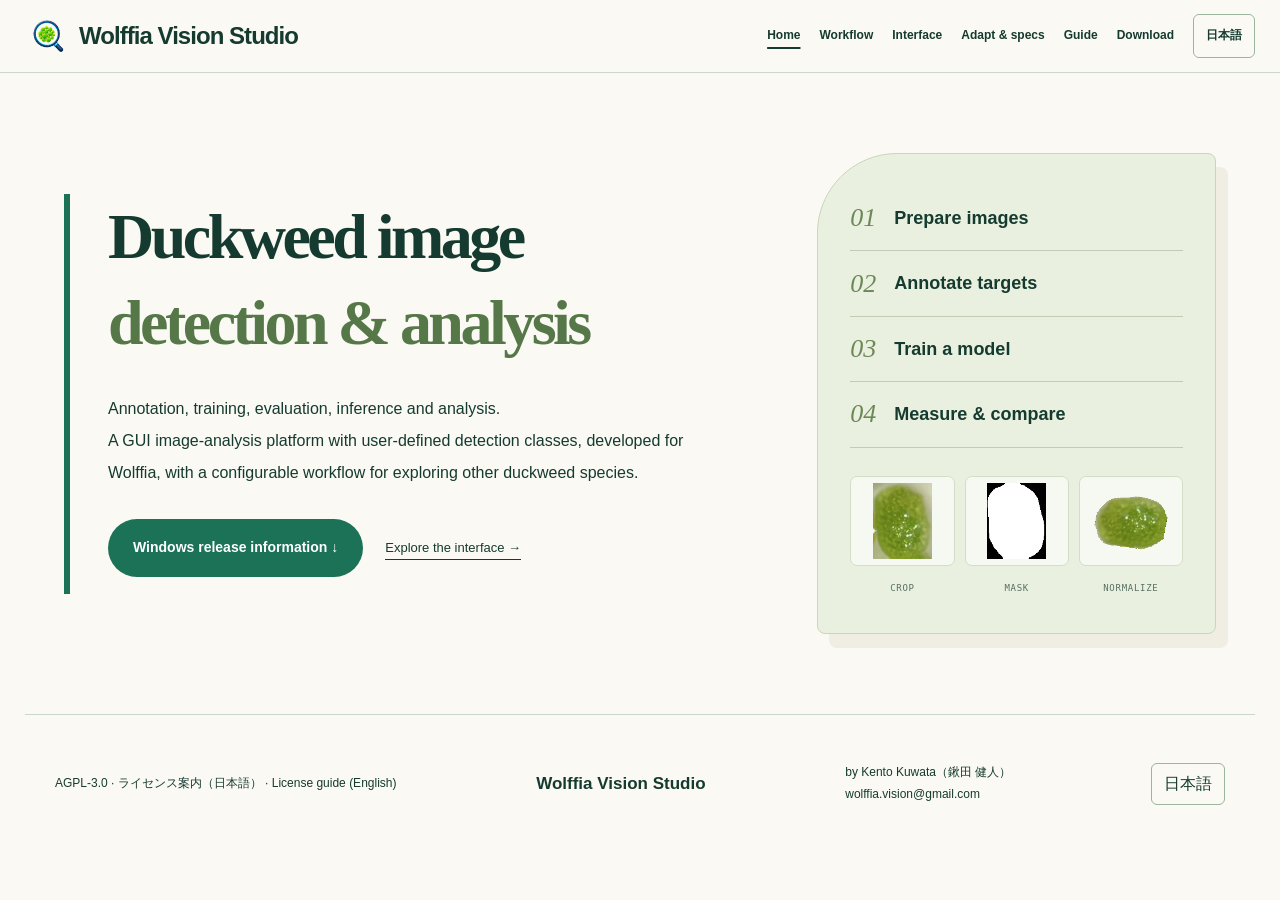
==== commit 9d386723: "Add files via upload" ====
--- a/en/index.html
+++ b/en/index.html
@@ -1,5 +1,11 @@
-<!doctype html><html lang="en"><head><meta charset="utf-8"><meta name="viewport" content="width=device-width,initial-scale=1"><title>Wolffia Vision Studio | Annotation, fine-tuning and image analysis</title><meta name="description" content="Annotation, training, evaluation, inference and analysis. A GUI image-analysis platform with user-defined detection classes, developed for Wolffia, with a configurable workflow for exploring other duckweed species."><meta property="og:type" content="website"><meta property="og:title" content="Wolffia Vision Studio | Annotation, fine-tuning and image analysis"><meta property="og:description" content="Annotation, training, evaluation, inference and analysis. A GUI image-analysis platform with user-defined detection classes, developed for Wolffia, with a configurable workflow for exploring other duckweed species."><meta name="twitter:card" content="summary"><link rel="icon" href="../assets/icon.png"><link rel="stylesheet" href="../style.css"><link rel="stylesheet" href="../enhancements.css"><link rel="stylesheet" href="../editorial.css"><style>#dataset-request p{max-width:78ch}#dataset-request li{margin:.4em 0}.brand{min-width:0}.brand>span{overflow-wrap:normal}@media(max-width:480px){header .brand{font-size:17px;max-width:75%}}</style><style>.download>div:first-child{display:flex;flex-direction:column;min-width:0}.download>div:first-child>.release-warning{margin-top:auto;border:1px solid #91b99a;border-radius:12px;padding:18px;background:#ffffff0d;color:#f3f6df}.release-warning h3{font-size:1.15rem;margin:0 0 10px}.release-warning p{font-size:.82rem;line-height:1.75;margin:0 0 12px}.release-warning a{text-decoration:underline;font-weight:700;color:#eef6bd}.screenshot-crop{aspect-ratio:auto!important}.screenshot-crop img{transform:none!important;object-fit:contain!important}.lightbox-crop img{transform:none!important}@media(max-width:800px){.download>div:first-child>.release-warning{margin-top:28px}}</style><meta property="og:site_name" content="Wolffia Vision Studio"><link rel="canonical" href="https://wolffiavision-code.github.io/wolffia-vision-studio/en/"><link rel="alternate" hreflang="ja" href="https://wolffiavision-code.github.io/wolffia-vision-studio/"><link rel="alternate" hreflang="en" href="https://wolffiavision-code.github.io/wolffia-vision-studio/en/"><link rel="alternate" hreflang="x-default" href="https://wolffiavision-code.github.io/wolffia-vision-studio/"><meta property="og:url" content="https://wolffiavision-code.github.io/wolffia-vision-studio/en/"><meta property="og:image" content="https://wolffiavision-code.github.io/wolffia-vision-studio/assets/icon.png"></head><body><a class="skip" href="#main">Skip to content</a><header><a class="brand" href="#page-home" data-route="home"><img src="../assets/icon.png" width="44" height="44" alt=""><span>Wolffia Vision Studio</span></a><button class="menu-toggle" aria-expanded="false" aria-controls="main-nav">Menu ☰</button><nav id="main-nav" aria-label="Main navigation"><a href="#page-home" data-route="home">Home</a><a href="#page-workflow" data-route="workflow">Workflow</a><a href="#page-interface" data-route="interface">Interface</a><a href="#page-adapt" data-route="adapt">Adapt & specs</a><a href="#page-guide" data-route="guide">Guide</a><a href="#page-download" data-route="download">Download</a><a class="language-link" href="../" hreflang="ja">日本語</a></nav></header><main id="main"><section class="hero" data-page="home"><div class="hero-copy"><h1>Duckweed image<br><em>detection & analysis</em></h1><p class="lead">Annotation, training, evaluation, inference and analysis.<br>A GUI image-analysis platform with user-defined detection classes, developed for Wolffia, with a configurable workflow for exploring other duckweed species.</p><div class="actions"><a class="primary" href="#page-download" data-route="download">Windows release information ↓</a><a class="text-link" href="#page-interface" data-route="interface">Explore the interface →</a></div><p class="subtle">Version 1.0.0 · 日本語 / English · Local image processing</p></div><aside class="workflow-panel" aria-label="Workflow"><ol><li><span>01</span><strong>Prepare images</strong></li><li><span>02</span><strong>Annotate targets</strong></li><li><span>03</span><strong>Train a model</strong></li><li><span>04</span><strong>Measure & compare</strong></li></ol><div class="workflow-specimens"><figure><img src="../assets/workflow/crop.jpg" alt="CROP"><figcaption>CROP</figcaption></figure><figure><img src="../assets/workflow/mask.png" alt="MASK"><figcaption>MASK</figcaption></figure><figure><img src="../assets/workflow/normalized.png" alt="NORMALIZE"><figcaption>NORMALIZE</figcaption></figure></div><p class="specimen-caption">Saved processing stages of the same individual</p></aside></section><section class="intro" id="workflow" data-page="workflow"><h2>From datasets<br><em>to image analysis</em></h2><div class="steps"><article><span class="step-number">01</span><h3>Prepare data</h3><p>Box/mask annotation, model assistance, class-balancing augmentation and balanced/random splits.</p></article><article><span class="step-number">02</span><h3>Train models</h3><p>Train or fine-tune YOLO, SegFormer and LRASPP-MobileNet.<br>Inspect learning curves, metric slopes, validation results and held-out tests.</p></article><article><span class="step-number">03</span><h3>Extract individuals</h3><p>Still-image and continuous inference, crops, binary masks, RGBA images and orientation normalization.</p></article><article><span class="step-number">04</span><h3>Explore traits</h3><p>Area, ellipse axes, circularity, CSV, distribution HTML, shape sorting and charts.</p></article></div></section><section class="intro example" id="example" data-page="workflow"><h2>From detection to measurements: one individual</h2><p>Follow individual A through an existing saved processing run.</p><div class="example-grid"><figure><h3>01 Source & detection</h3><div class="example-image"><svg viewBox="0 0 1108 1477" role="img" aria-label="Selected detection box A in the source image"><image href="../assets/workflow/original.jpg" width="1108" height="1477"/><rect x="610" y="539" width="102" height="130" fill="none" stroke="#ffda56" stroke-width="8"/><rect x="610" y="486" width="54" height="48" fill="#ffda56"/><text x="622" y="523" font-size="38" font-weight="bold" fill="#18352b">A</text></svg></div><figcaption>Only box A is displayed using saved detection coordinates.</figcaption></figure><figure><h3>02 Crop</h3><div class="example-image"><img src="../assets/workflow/crop.jpg" alt="Individual cropped from box A" width="102" height="130" loading="lazy"></div><figcaption>Saved crop of box A. The following stages use this same individual.</figcaption></figure><figure><h3>03 Segmentation</h3><div class="example-image"><div class="mask-pair"><img src="../assets/workflow/overlay.jpg" alt="Extracted region shown in red" loading="lazy"><img src="../assets/workflow/mask.png" alt="Binary mask: white foreground, black background" loading="lazy"></div></div><figcaption>Red overlay and binary mask. The white region defines the measurement target.</figcaption></figure><figure><h3>04 Normalize & isolate</h3><div class="example-image"><img src="../assets/workflow/normalized.png" alt="Transparent cutout with the major axis horizontal" width="163" height="141" loading="lazy"></div><figcaption>Rotated by approximately 79.5° to align the major axis. Saved RGBA output.</figcaption></figure></div><div class="measurement"><h3>05 Feature extraction</h3><p>Values from the saved CSV, measured using the orientation-normalized mask.</p><dl><div><dt>Area</dt><dd>10,607 px²</dd></div><div><dt>Ellipse major axis</dt><dd>136.82 px</dd></div><div><dt>Ellipse minor axis</dt><dd>97.81 px</dd></div><div><dt>Major / minor</dt><dd>1.399</dd></div><div><dt>Circularity</dt><dd>0.765</dd></div></dl><p class="fine">Axes are fitted-ellipse diameters.<br>Values in pixels require image-scale calibration before conversion to physical units.<br>Circularity approaches 1 for a circular shape.</p></div><details><summary>Stage correspondence</summary><p>The same detection is linked across stages by the crop manifest and an internal object ID.</p><p>This is a saved processing example, not a 1.0.0 accuracy benchmark.</p></details></section><section class="intro feature-tools" id="annotation-training" data-page="workflow"><h2>Annotation and training features</h2><div class="hero-tools" aria-label="Annotation and training feature examples"><article class="tool-preview annotation-preview"><div class="tool-bar"><strong>Annotation</strong></div><div class="annotation-layout"><div class="annotation-canvas"><svg viewBox="0 0 1108 1477" role="img" aria-label="Annotation example using the supplied labels"><image href="../assets/annotation-example.png" width="1108" height="1477"/><rect x="422.7" y="964.2" width="119.0" height="82.2" fill="none" stroke="#9453c9" stroke-width="4"/><rect x="357.1" y="645.7" width="105.9" height="111.3" fill="none" stroke="#9453c9" stroke-width="4"/><rect x="628.2" y="905.5" width="109.9" height="127.1" fill="none" stroke="#9453c9" stroke-width="4"/><rect x="543.5" y="928.0" width="90.5" height="107.0" fill="none" stroke="#9453c9" stroke-width="4"/><rect x="593.1" y="596.5" width="86.4" height="111.8" fill="none" stroke="#9453c9" stroke-width="4"/><rect x="461.4" y="668.3" width="120.9" height="84.3" fill="none" stroke="#9453c9" stroke-width="4"/><rect x="680.2" y="726.3" width="107.9" height="99.4" fill="none" stroke="#9453c9" stroke-width="4"/><rect x="715.1" y="980.2" width="81.7" height="124.7" fill="none" stroke="#9453c9" stroke-width="4"/><rect x="806.8" y="819.4" width="120.5" height="77.7" fill="none" stroke="#9453c9" stroke-width="4"/><rect x="725.5" y="1095.6" width="120.4" height="116.6" fill="none" stroke="#9453c9" stroke-width="4"/><rect x="681.8" y="513.7" width="117.5" height="95.8" fill="none" stroke="#9453c9" stroke-width="4"/><rect x="925.0" y="865.7" width="107.7" height="118.5" fill="none" stroke="#9453c9" stroke-width="4"/><rect x="698.0" y="604.5" width="121.9" height="90.4" fill="none" stroke="#9453c9" stroke-width="4"/><rect x="640.0" y="1055.8" width="105.6" height="102.3" fill="none" stroke="#9453c9" stroke-width="4"/><rect x="772.7" y="740.0" width="112.5" height="100.7" fill="none" stroke="#9453c9" stroke-width="4"/><rect x="514.6" y="850.2" width="101.4" height="98.3" fill="none" stroke="#9453c9" stroke-width="4"/><rect x="747.2" y="445.1" width="101.1" height="114.4" fill="none" stroke="#9453c9" stroke-width="4"/><rect x="778.7" y="954.1" width="115.8" height="99.1" fill="none" stroke="#9453c9" stroke-width="4"/><rect x="582.3" y="535.6" width="54.1" height="48.9" fill="none" stroke="#d44747" stroke-width="4"/><rect x="743.5" y="818.4" width="48.5" height="45.6" fill="none" stroke="#008864" stroke-width="4"/><rect x="753.7" y="935.5" width="45.9" height="46.3" fill="none" stroke="#008864" stroke-width="4"/><rect x="762.6" y="856.1" width="50.8" height="44.0" fill="none" stroke="#008864" stroke-width="4"/><rect x="769.4" y="704.9" width="47.6" height="43.9" fill="none" stroke="#008864" stroke-width="4"/><rect x="788.6" y="577.4" width="61.1" height="52.0" fill="none" stroke="#008864" stroke-width="4"/><rect x="455.2" y="911.8" width="49.2" height="48.2" fill="none" stroke="#008864" stroke-width="4"/><rect x="255.5" y="768.7" width="40.1" height="41.0" fill="none" stroke="#008864" stroke-width="4"/><rect x="806.8" y="895.8" width="118.9" height="79.0" fill="none" stroke="#9453c9" stroke-width="4"/><rect x="692.1" y="1178.3" width="52.2" height="51.3" fill="none" stroke="#008864" stroke-width="4"/><rect x="607.8" y="888.8" width="44.7" height="48.5" fill="none" stroke="#008864" stroke-width="4"/><rect x="498.9" y="934.1" width="45.5" height="43.1" fill="none" stroke="#008864" stroke-width="4"/><rect x="767.8" y="898.6" width="43.4" height="43.6" fill="none" stroke="#008864" stroke-width="4"/><rect x="286.5" y="722.6" width="124.8" height="89.7" fill="none" stroke="#9453c9" stroke-width="4"/><rect x="646.5" y="674.0" width="112.6" height="71.2" fill="none" stroke="#008864" stroke-width="4"/><rect x="814.8" y="544.1" width="44.4" height="42.7" fill="none" stroke="#008864" stroke-width="4"/><rect x="439.3" y="731.7" width="39.2" height="38.1" fill="none" stroke="#008864" stroke-width="4"/><rect x="361.3" y="799.8" width="36.4" height="30.7" fill="none" stroke="#008864" stroke-width="4"/><rect x="676.7" y="603.4" width="28.0" height="34.7" fill="none" stroke="#008864" stroke-width="4"/><rect x="925.0" y="849.0" width="33.7" height="32.2" fill="none" stroke="#008864" stroke-width="4"/><rect x="267.6" y="644.4" width="92.3" height="106.4" fill="none" stroke="#008864" stroke-width="4"/><rect x="267.5" y="644.8" width="92.3" height="105.9" fill="none" stroke="#9453c9" stroke-width="4"/><rect x="193.5" y="639.2" width="81.9" height="125.3" fill="none" stroke="#008864" stroke-width="4"/><rect x="378.1" y="818.3" width="85.9" height="84.6" fill="none" stroke="#9453c9" stroke-width="4"/><rect x="458.7" y="803.8" width="91.2" height="107.1" fill="none" stroke="#9453c9" stroke-width="4"/><rect x="513.0" y="576.4" width="107.1" height="97.8" fill="none" stroke="#9453c9" stroke-width="4"/></svg><span class="cursor-cross">＋</span></div><ul class="annotation-list"><li><i style="background:#008864"></i>0 vegetative <b>19</b></li><li><i style="background:#9453c9"></i>1 flowering <b>24</b></li><li><i style="background:#d44747"></i>2 dead <b>1</b></li></ul></div><p>Supplied boxes are shown with class colors.<br>Press C to cycle the class ID for the next newly created box.<br>Existing boxes can be changed from the item list.<br>All-image assistance saves each image incrementally.</p></article><article class="tool-preview training-preview"><div class="tool-bar"><strong>Training progress</strong></div><div class="metric-pills"><b>train loss</b><span>val loss</span><span>precision</span><span>recall</span><span>mAP</span></div><svg class="training-chart" viewBox="0 0 460 220" role="img" aria-label="Illustrative training-curve display; not measured values"><path d="M48 20V180H438" fill="none" stroke="#9cae9f"/><path d="M48 46 C110 73 140 88 190 112 S300 151 438 166" fill="none" stroke="#246e49" stroke-width="5"/><path d="M48 59 C105 76 145 99 196 119 S307 145 438 157" fill="none" stroke="#de8d35" stroke-width="5" stroke-dasharray="10 7"/><g fill="#607565" font-size="12"><text x="52" y="207">epoch 1</text><text x="382" y="207">epoch N</text></g></svg><div class="chart-key"><span><i class="train-line"></i>train</span><span><i class="val-line"></i>validation</span></div><p>Inspect logs and curves in the GUI; configure early stopping, optimizer and training conditions.<br>This diagram shows the interface concept, not performance data.</p></article></div></section><section class="screens" id="screens" data-page="interface"><h2>Application interface</h2><p>Actual 1.0.0 screens.<br>Click to enlarge.<br>Home, workspace selection and YOLO controls are shown here; annotation and training examples are included in the workflow view.</p><div class="gallery"><figure class="gallery-card"><button class="zoom" data-full="../assets/home_en.png" aria-label="Home — Enlarge image"><span class="screenshot-crop"><img src="../assets/home_en.png" alt="Actual home screen with four spaces." loading="lazy" width="1570" height="1002"></span><span>Home ↗</span></button></figure><figure class="gallery-card"><button class="zoom" data-full="../assets/workspace_en.png" aria-label="Inference space — Enlarge image"><span class="screenshot-crop"><img src="../assets/workspace_en.png" alt="Task selection in the inference space." loading="lazy" width="1570" height="1002"></span><span>Inference space ↗</span></button></figure><figure class="gallery-card"><button class="zoom" data-full="../assets/yolo_en.png" aria-label="YOLO controls — Enlarge image"><span class="screenshot-crop"><img src="../assets/yolo_en.png" alt="Input, parameter and display areas, not an accuracy evaluation." loading="lazy" width="1570" height="1002"></span><span>YOLO controls ↗</span></button></figure></div></section><section class="chart-feature intro" id="charts" data-page="workflow"><div><h2>From CSV files<br><em>to charts & tables.</em></h2><p>Add multiple files, choose columns and groups, and explore distributions and relationships.<br>Save figures, tables and a self-contained HTML report.</p></div><div class="chart-options"><article><span>01</span><h3>Distributions</h3><p>Histogram · density · ECDF · box · strip plots</p></article><article><span>02</span><h3>Relationships</h3><p>Scatter · trend line · log axes · correlation heatmap</p></article><article><span>03</span><h3>Summaries</h3><p>Mean ± SD · descriptive statistics</p></article></div></section><section class="intro" id="custom" data-page="adapt"><h2>Custom classes and fine-tuning</h2><p>Define YOLO class names and box labels, then train on your own images.<br>The standard example uses vegetative, flowering and dead.</p><pre class="yaml"><code>nc: 3
+<!doctype html><html lang="en"><head><meta charset="utf-8"><meta name="viewport" content="width=device-width,initial-scale=1"><title>Wolffia Vision Studio | Annotation, fine-tuning and image analysis</title><meta name="description" content="Annotation, training, evaluation, inference and analysis. A GUI image-analysis platform with user-defined detection classes, developed for Wolffia, with a configurable workflow for exploring other duckweed species."><meta property="og:type" content="website"><meta property="og:title" content="Wolffia Vision Studio | Annotation, fine-tuning and image analysis"><meta property="og:description" content="Annotation, training, evaluation, inference and analysis. A GUI image-analysis platform with user-defined detection classes, developed for Wolffia, with a configurable workflow for exploring other duckweed species."><meta name="twitter:card" content="summary"><link rel="icon" href="../assets/icon.png"><link rel="stylesheet" href="../style.css"><link rel="stylesheet" href="../enhancements.css"><link rel="stylesheet" href="../editorial.css"><style>#dataset-request p{max-width:78ch}#dataset-request li{margin:.4em 0}.brand{min-width:0}.brand>span{overflow-wrap:normal}@media(max-width:480px){header .brand{font-size:17px;max-width:75%}}</style><style>.download>div:first-child{display:flex;flex-direction:column;min-width:0}.download>div:first-child>.release-warning{margin-top:auto;border:1px solid #91b99a;border-radius:12px;padding:18px;background:#ffffff0d;color:#f3f6df}.release-warning h3{font-size:1.15rem;margin:0 0 10px}.release-warning p{font-size:.82rem;line-height:1.75;margin:0 0 12px}.release-warning a{text-decoration:underline;font-weight:700;color:#eef6bd}.screenshot-crop{aspect-ratio:auto!important}.screenshot-crop img{transform:none!important;object-fit:contain!important}.lightbox-crop img{transform:none!important}@media(max-width:800px){.download>div:first-child>.release-warning{margin-top:28px}}</style><meta property="og:site_name" content="Wolffia Vision Studio"><link rel="canonical" href="https://wolffiavision-code.github.io/en/"><link rel="alternate" hreflang="ja" href="https://wolffiavision-code.github.io/"><link rel="alternate" hreflang="en" href="https://wolffiavision-code.github.io/en/"><link rel="alternate" hreflang="x-default" href="https://wolffiavision-code.github.io/"><meta property="og:url" content="https://wolffiavision-code.github.io/en/"><meta property="og:image" content="https://wolffiavision-code.github.io/assets/icon.png"></head><body><a class="skip" href="#main">Skip to content</a><header><a class="brand" href="#page-home" data-route="home"><img src="../assets/icon.png" width="44" height="44" alt=""><span>Wolffia Vision Studio</span></a><button class="menu-toggle" aria-expanded="false" aria-controls="main-nav">Menu ☰</button><nav id="main-nav" aria-label="Main navigation"><a href="#page-home" data-route="home">Home</a><a href="#page-workflow" data-route="workflow">Workflow</a><a href="#page-interface" data-route="interface">Interface</a><a href="#page-adapt" data-route="adapt">Adapt & specs</a><a href="#page-guide" data-route="guide">Guide</a><a href="#page-download" data-route="download">Download</a><a class="language-link" href="../" hreflang="ja">日本語</a></nav></header><main id="main"><section class="hero" data-page="home"><div class="hero-copy"><h1>Duckweed image<br><em>detection & analysis</em></h1><p class="lead">Annotation, training, evaluation, inference and analysis.<br>A GUI image-analysis platform with user-defined detection classes, developed for Wolffia, with a configurable workflow for exploring other duckweed species.</p><div class="actions"><a class="primary" href="#page-download" data-route="download">Windows release information ↓</a><a class="text-link" href="#page-interface" data-route="interface">Explore the interface →</a></div><p class="subtle">Version 1.0.0 · 日本語 / English · Local image processing</p></div><aside class="workflow-panel" aria-label="Workflow"><ol><li><span>01</span><strong>Prepare images</strong></li><li><span>02</span><strong>Annotate targets</strong></li><li><span>03</span><strong>Train a model</strong></li><li><span>04</span><strong>Measure & compare</strong></li></ol><div class="workflow-specimens"><figure><img src="../assets/workflow/crop.jpg" alt="CROP"><figcaption>CROP</figcaption></figure><figure><img src="../assets/workflow/mask.png" alt="MASK"><figcaption>MASK</figcaption></figure><figure><img src="../assets/workflow/normalized.png" alt="NORMALIZE"><figcaption>NORMALIZE</figcaption></figure></div><p class="specimen-caption">Saved processing stages of the same individual</p></aside></section><section class="intro" id="workflow" data-page="workflow"><h2>From datasets<br><em>to image analysis</em></h2><div class="steps"><article><span class="step-number">01</span><h3>Prepare data</h3><p>Box/mask annotation, model assistance, class-balancing augmentation and balanced/random splits.</p></article><article><span class="step-number">02</span><h3>Train models</h3><p>Train or fine-tune YOLO, SegFormer and LRASPP-MobileNet.<br>Inspect learning curves, metric slopes, validation results and held-out tests.</p></article><article><span class="step-number">03</span><h3>Extract individuals</h3><p>Still-image and continuous inference, crops, binary masks, RGBA images and orientation normalization.</p></article><article><span class="step-number">04</span><h3>Explore traits</h3><p>Area, ellipse axes, circularity, CSV, distribution HTML, shape sorting and charts.</p></article></div></section><section class="intro example" id="example" data-page="workflow"><h2>From detection to measurements: one individual</h2><p>Follow individual A through an existing saved processing run.</p><div class="example-grid"><figure><h3>01 Source & detection</h3><div class="example-image"><svg viewBox="0 0 1108 1477" role="img" aria-label="Selected detection box A in the source image"><image href="../assets/workflow/original.jpg" width="1108" height="1477"/><rect x="610" y="539" width="102" height="130" fill="none" stroke="#ffda56" stroke-width="8"/><rect x="610" y="486" width="54" height="48" fill="#ffda56"/><text x="622" y="523" font-size="38" font-weight="bold" fill="#18352b">A</text></svg></div><figcaption>Only box A is displayed using saved detection coordinates.</figcaption></figure><figure><h3>02 Crop</h3><div class="example-image"><img src="../assets/workflow/crop.jpg" alt="Individual cropped from box A" width="102" height="130" loading="lazy"></div><figcaption>Saved crop of box A. The following stages use this same individual.</figcaption></figure><figure><h3>03 Segmentation</h3><div class="example-image"><div class="mask-pair"><img src="../assets/workflow/overlay.jpg" alt="Extracted region shown in red" loading="lazy"><img src="../assets/workflow/mask.png" alt="Binary mask: white foreground, black background" loading="lazy"></div></div><figcaption>Red overlay and binary mask. The white region defines the measurement target.</figcaption></figure><figure><h3>04 Normalize & isolate</h3><div class="example-image"><img src="../assets/workflow/normalized.png" alt="Transparent cutout with the major axis horizontal" width="163" height="141" loading="lazy"></div><figcaption>Rotated by approximately 79.5° to align the major axis. Saved RGBA output.</figcaption></figure></div><div class="measurement"><h3>05 Feature extraction</h3><p>Values from the saved CSV, measured using the orientation-normalized mask.</p><dl><div><dt>Area</dt><dd>10,607 px²</dd></div><div><dt>Ellipse major axis</dt><dd>136.82 px</dd></div><div><dt>Ellipse minor axis</dt><dd>97.81 px</dd></div><div><dt>Major / minor</dt><dd>1.399</dd></div><div><dt>Circularity</dt><dd>0.765</dd></div></dl><p class="fine">Axes are fitted-ellipse diameters.<br>Values in pixels require image-scale calibration before conversion to physical units.<br>Circularity approaches 1 for a circular shape.</p></div><details><summary>Stage correspondence</summary><p>The same detection is linked across stages by the crop manifest and an internal object ID.</p><p>This is a saved processing example, not a 1.0.0 accuracy benchmark.</p></details></section><section class="intro feature-tools" id="annotation-training" data-page="workflow"><h2>Annotation and training features</h2><div class="hero-tools" aria-label="Annotation and training feature examples"><article class="tool-preview annotation-preview"><div class="tool-bar"><strong>Annotation</strong></div><div class="annotation-layout"><div class="annotation-canvas"><svg viewBox="0 0 1108 1477" role="img" aria-label="Annotation example using the supplied labels"><image href="../assets/annotation-example.png" width="1108" height="1477"/><rect x="422.7" y="964.2" width="119.0" height="82.2" fill="none" stroke="#9453c9" stroke-width="4"/><rect x="357.1" y="645.7" width="105.9" height="111.3" fill="none" stroke="#9453c9" stroke-width="4"/><rect x="628.2" y="905.5" width="109.9" height="127.1" fill="none" stroke="#9453c9" stroke-width="4"/><rect x="543.5" y="928.0" width="90.5" height="107.0" fill="none" stroke="#9453c9" stroke-width="4"/><rect x="593.1" y="596.5" width="86.4" height="111.8" fill="none" stroke="#9453c9" stroke-width="4"/><rect x="461.4" y="668.3" width="120.9" height="84.3" fill="none" stroke="#9453c9" stroke-width="4"/><rect x="680.2" y="726.3" width="107.9" height="99.4" fill="none" stroke="#9453c9" stroke-width="4"/><rect x="715.1" y="980.2" width="81.7" height="124.7" fill="none" stroke="#9453c9" stroke-width="4"/><rect x="806.8" y="819.4" width="120.5" height="77.7" fill="none" stroke="#9453c9" stroke-width="4"/><rect x="725.5" y="1095.6" width="120.4" height="116.6" fill="none" stroke="#9453c9" stroke-width="4"/><rect x="681.8" y="513.7" width="117.5" height="95.8" fill="none" stroke="#9453c9" stroke-width="4"/><rect x="925.0" y="865.7" width="107.7" height="118.5" fill="none" stroke="#9453c9" stroke-width="4"/><rect x="698.0" y="604.5" width="121.9" height="90.4" fill="none" stroke="#9453c9" stroke-width="4"/><rect x="640.0" y="1055.8" width="105.6" height="102.3" fill="none" stroke="#9453c9" stroke-width="4"/><rect x="772.7" y="740.0" width="112.5" height="100.7" fill="none" stroke="#9453c9" stroke-width="4"/><rect x="514.6" y="850.2" width="101.4" height="98.3" fill="none" stroke="#9453c9" stroke-width="4"/><rect x="747.2" y="445.1" width="101.1" height="114.4" fill="none" stroke="#9453c9" stroke-width="4"/><rect x="778.7" y="954.1" width="115.8" height="99.1" fill="none" stroke="#9453c9" stroke-width="4"/><rect x="582.3" y="535.6" width="54.1" height="48.9" fill="none" stroke="#d44747" stroke-width="4"/><rect x="743.5" y="818.4" width="48.5" height="45.6" fill="none" stroke="#008864" stroke-width="4"/><rect x="753.7" y="935.5" width="45.9" height="46.3" fill="none" stroke="#008864" stroke-width="4"/><rect x="762.6" y="856.1" width="50.8" height="44.0" fill="none" stroke="#008864" stroke-width="4"/><rect x="769.4" y="704.9" width="47.6" height="43.9" fill="none" stroke="#008864" stroke-width="4"/><rect x="788.6" y="577.4" width="61.1" height="52.0" fill="none" stroke="#008864" stroke-width="4"/><rect x="455.2" y="911.8" width="49.2" height="48.2" fill="none" stroke="#008864" stroke-width="4"/><rect x="255.5" y="768.7" width="40.1" height="41.0" fill="none" stroke="#008864" stroke-width="4"/><rect x="806.8" y="895.8" width="118.9" height="79.0" fill="none" stroke="#9453c9" stroke-width="4"/><rect x="692.1" y="1178.3" width="52.2" height="51.3" fill="none" stroke="#008864" stroke-width="4"/><rect x="607.8" y="888.8" width="44.7" height="48.5" fill="none" stroke="#008864" stroke-width="4"/><rect x="498.9" y="934.1" width="45.5" height="43.1" fill="none" stroke="#008864" stroke-width="4"/><rect x="767.8" y="898.6" width="43.4" height="43.6" fill="none" stroke="#008864" stroke-width="4"/><rect x="286.5" y="722.6" width="124.8" height="89.7" fill="none" stroke="#9453c9" stroke-width="4"/><rect x="646.5" y="674.0" width="112.6" height="71.2" fill="none" stroke="#008864" stroke-width="4"/><rect x="814.8" y="544.1" width="44.4" height="42.7" fill="none" stroke="#008864" stroke-width="4"/><rect x="439.3" y="731.7" width="39.2" height="38.1" fill="none" stroke="#008864" stroke-width="4"/><rect x="361.3" y="799.8" width="36.4" height="30.7" fill="none" stroke="#008864" stroke-width="4"/><rect x="676.7" y="603.4" width="28.0" height="34.7" fill="none" stroke="#008864" stroke-width="4"/><rect x="925.0" y="849.0" width="33.7" height="32.2" fill="none" stroke="#008864" stroke-width="4"/><rect x="267.6" y="644.4" width="92.3" height="106.4" fill="none" stroke="#008864" stroke-width="4"/><rect x="267.5" y="644.8" width="92.3" height="105.9" fill="none" stroke="#9453c9" stroke-width="4"/><rect x="193.5" y="639.2" width="81.9" height="125.3" fill="none" stroke="#008864" stroke-width="4"/><rect x="378.1" y="818.3" width="85.9" height="84.6" fill="none" stroke="#9453c9" stroke-width="4"/><rect x="458.7" y="803.8" width="91.2" height="107.1" fill="none" stroke="#9453c9" stroke-width="4"/><rect x="513.0" y="576.4" width="107.1" height="97.8" fill="none" stroke="#9453c9" stroke-width="4"/></svg><span class="cursor-cross">＋</span></div><ul class="annotation-list"><li><i style="background:#008864"></i>0 vegetative <b>19</b></li><li><i style="background:#9453c9"></i>1 flowering <b>24</b></li><li><i style="background:#d44747"></i>2 dead <b>1</b></li></ul></div><p>Supplied boxes are shown with class colors.<br>Press C to cycle the class ID for the next newly created box.<br>Existing boxes can be changed from the item list.<br>All-image assistance saves each image incrementally.</p></article><article class="tool-preview training-preview"><div class="tool-bar"><strong>Training progress</strong></div><div class="metric-pills"><b>train loss</b><span>val loss</span><span>precision</span><span>recall</span><span>mAP</span></div><svg class="training-chart" viewBox="0 0 460 220" role="img" aria-label="Illustrative training-curve display; not measured values"><path d="M48 20V180H438" fill="none" stroke="#9cae9f"/><path d="M48 46 C110 73 140 88 190 112 S300 151 438 166" fill="none" stroke="#246e49" stroke-width="5"/><path d="M48 59 C105 76 145 99 196 119 S307 145 438 157" fill="none" stroke="#de8d35" stroke-width="5" stroke-dasharray="10 7"/><g fill="#607565" font-size="12"><text x="52" y="207">epoch 1</text><text x="382" y="207">epoch N</text></g></svg><div class="chart-key"><span><i class="train-line"></i>train</span><span><i class="val-line"></i>validation</span></div><p>Inspect logs and curves in the GUI; configure early stopping, optimizer and training conditions.<br>This diagram shows the interface concept, not performance data.</p></article></div></section><section class="screens" id="screens" data-page="interface"><h2>Application interface</h2><p>Actual 1.0.0 screens.<br>Click to enlarge.<br>Home, workspace selection and YOLO controls are shown here; annotation and training examples are included in the workflow view.</p><div class="gallery"><figure class="gallery-card"><button class="zoom" data-full="../assets/home_en.png" aria-label="Home — Enlarge image"><span class="screenshot-crop"><img src="../assets/home_en.png" alt="Actual home screen with four spaces." loading="lazy" width="1570" height="1002"></span><span>Home ↗</span></button></figure><figure class="gallery-card"><button class="zoom" data-full="../assets/workspace_en.png" aria-label="Inference space — Enlarge image"><span class="screenshot-crop"><img src="../assets/workspace_en.png" alt="Task selection in the inference space." loading="lazy" width="1570" height="1002"></span><span>Inference space ↗</span></button></figure><figure class="gallery-card"><button class="zoom" data-full="../assets/yolo_en.png" aria-label="YOLO controls — Enlarge image"><span class="screenshot-crop"><img src="../assets/yolo_en.png" alt="Input, parameter and display areas, not an accuracy evaluation." loading="lazy" width="1570" height="1002"></span><span>YOLO controls ↗</span></button></figure></div></section><section class="chart-feature intro" id="charts" data-page="workflow"><div><h2>From CSV files<br><em>to charts & tables.</em></h2><p>Add multiple files, choose columns and groups, and explore distributions and relationships.<br>Save figures, tables and a self-contained HTML report.</p></div><div class="chart-options"><article><span>01</span><h3>Distributions</h3><p>Histogram · density · ECDF · box · strip plots</p></article><article><span>02</span><h3>Relationships</h3><p>Scatter · trend line · log axes · correlation heatmap</p></article><article><span>03</span><h3>Summaries</h3><p>Mean ± SD · descriptive statistics</p></article></div></section><section class="intro" id="custom" data-page="adapt"><h2>Custom classes and fine-tuning</h2><p>Define YOLO class names and box labels, then train on your own images.<br>The standard example uses vegetative, flowering and dead.</p><pre class="yaml"><code>nc: 3
 names:
   - vegetative
   - flowering
-  - dead</code></pre><p class="notice">Changing YAML alone does not teach a model new classes.<br>Annotated data and training are required.<br>Match inference YAML class IDs and their order to the trained model; automatic consistency checking does not cover every combination.</p><h3>GUI Fine-Tuning</h3><p>Adapt existing weights to explore differences in species, strains, magnification, lighting or backgrounds.<br>Updates do not guarantee improved accuracy: evaluate on held-out test data.<br>Current segmentation is binary target/background, not multiclass mask training.</p><div class="scope"><article><h3>Implemented / checked</h3><p>GUI construction, data preparation and frozen self-tests on the development PC have been checked; these do not replace independent accuracy or full cross-PC evaluation.</p></article><article><h3>Applying the workflow to other duckweeds</h3><p>The same detection, segmentation and measurement workflow may be applicable to Wolffiella, Lemna, Spirodela and Landoltia with suitable annotated data and models.<br>Direct transfer of the supplied models and accuracy on these genera are not validated.</p></article><article><h3>Validation scope</h3><p>The Windows x64 package and principal workflows are checked.<br>Evaluate accuracy for each species and imaging condition with independent test data.</p></article></div></section><section class="intro" id="spec" data-page="adapt"><h2>Technical scope and specifications</h2><div class="table-wrap" tabindex="0" role="region" aria-label="Specifications"><table><thead><tr><th>Item</th><th>Verified scope</th></tr></thead><tbody><tr><th scope="row">OS / runtime</th><td>Windows x64 application built and self-tested on the development PC. Other Windows versions and Python-free PCs remain unverified.</td></tr><tr><th scope="row">CPU / GPU</th><td>CPU or compatible NVIDIA CUDA GPU selection. Build: PyTorch 2.12.1+cu126. Recommended RAM/VRAM and minimum driver versions are not established.</td></tr><tr><th scope="row">Storage</th><td>See the release information below for setup size. Allow extra space for installation, models, outputs and training.</td></tr><tr><th scope="row">Input images</th><td>JPG/JPEG, PNG, BMP, TIFF, WEBP. HEIC/HEIF depend on an additional decoder. Full format coverage in the EXE is not verified.</td></tr><tr><th scope="row">Annotation</th><td>YOLO: images and labels, matching TXT names (class_id, x_center, y_center, width, height; coordinates normalized 0–1). Masks: images and masks with matching PNG names.</td></tr><tr><th scope="row">Models</th><td>YOLO .pt and app-compatible SegFormer-B0 / LRASPP-MobileNetV3 checkpoints, not arbitrary architectures.</td></tr><tr><th scope="row">Outputs</th><td>Detection/crop images, masks, Original / Overlay / Mask / RGBA montages, normalize images, CSV, NPZ, JSON and distribution HTML, depending on the task.</td></tr><tr><th scope="row">Evaluation</th><td>YOLO: TP, FP, FN, WC (wrong class), precision, recall, F1, error rate and confusion matrices. Error rate=(FP+FN+WC)/(TP+FP+FN+WC). Training mAP and test-workspace metrics are distinct. No public accuracy benchmark is available.</td></tr><tr><th scope="row">Processing / network</th><td>Image processing runs locally. Model retrieval may use the network; all dependency communication has not been audited. This website has no image-upload feature.</td></tr><tr><th scope="row">Shape sorting</th><td>MF: mother-frond candidate; DF: daughter-frond candidate; Edge: truncated/non-elliptical candidate. Latest source uses PCA, 1–3 groups and ellipse agreement with per-image HTML audits, not biological identification.</td></tr></tbody></table></div></section><section class="intro" id="guide" data-page="guide"><h2>Getting started</h2><ol class="instructions"><li><h3>Check the release</h3><p>Confirm version, size and SHA-256 in the download view, then verify the downloaded file against the same hash.</p></li><li><h3>Install and launch</h3><p>Run Setup.exe and choose a location. Open Japanese or English from the Start menu.</p></li><li><h3>Try a sample</h3><p>Open Inference / Processing → YOLO.<br>Select images, weights and matching YAML, run and inspect results.</p></li></ol><p>Back up presets, added models and results before updating; review the change log and repeat a known sample afterward.</p></section><section class="download" id="download" data-page="download"><div><h2>Try the Windows app</h2><p>Initial release · 1.0.0</p><p>A Windows application that processes images on your computer.</p><aside class="release-warning"><h3>⚠ Windows protection warnings</h3><p>This release is unsigned. Windows may show a protection warning. Verify the official source and SHA-256 and scan the file. Only if you trust it, choose More info → Run anyway. Do not run it if a threat is detected or the hash differs. Do not disable protection or add exclusions. Contact your administrator if policy prevents execution.</p><a href="../WARNINGS_EN.txt">Read the full safety notice</a></aside></div><div class="download-card"><span class="release-label">Initial release</span><h3>Wolffia Vision Studio</h3><a id="download-link" class="primary" hidden>Download setup ↓</a><button id="download-pending" class="primary" disabled>Release information unavailable</button><p id="release-reason">Loading release information.</p><a id="source-link" class="text-link" hidden>Source code ↗</a><dl id="release-details"></dl><p id="release-hash" class="fine"></p><p class="fine">Unsigned release. See the release notes for the scope of verification.</p></div></section><section class="intro" id="dataset-request" data-page="guide"><h2>Request training data</h2><p>Training images are images used to teach an AI model where objects are and which pixels belong to them. Training pairs each image with a ground-truth annotation.</p><ul><li>YOLO: images paired with bounding boxes and class IDs.</li><li>Segmentation: images paired with masks separating individuals from the background.</li></ul><p>Use this form to request access to training data for Wolffia images. Describe your intended use and required data format.</p><p>Available images, labels, masks and their terms of use are confirmed individually after a request. Availability of every format or species is not guaranteed.</p><p>No request is needed to use the app. You can train with your own images and annotations. For YOLO, class names and IDs are recorded in a YAML file.</p><p>Submit a request through the form. Approved applicants receive download details and a password separately.</p><a class="primary" id="external-form" hidden rel="noopener" target="_blank">Open request form ↗</a><p id="form-pending">The form configuration could not be loaded. Use the contact address in the README.</p></section><section class="faq" id="docs" data-page="guide"><h2>Guidance and FAQ</h2><p>This page includes the <a href="../README_EN.md">English README</a>, <a href="../README.md">Japanese README</a>, warnings and license guides. See the <a href="../SEARCH_CONSOLE_SETUP_EN.md">Search Console setup guide</a> for indexing setup.</p><details><summary>Do I need programming knowledge?</summary><p>Routine workflows use the GUI.<br>Setup, model/data preparation and troubleshooting may require technical assistance.</p></details><details><summary>Do I need a GPU?</summary><p>CPU is selectable.<br>Runtime depends on the model, image size and computer; no throughput guarantee is provided.</p></details><details><summary>Can I train on my own images or add classes?</summary><p>YOLO supports class names, box labels and training data for custom training.<br>Editing YAML alone is insufficient.<br>Masks are currently binary.</p></details><details><summary>Can I use plants other than Wolffia?</summary><p>Potentially.<br>Annotate target-species images with boxes or masks; for YOLO, configure dataset paths and class names in YAML, then train or fine-tune.<br>Define imaging conditions and how roots/fronds are labeled, and evaluate on held-out images.<br>Editing YAML alone does not teach new species or classes.</p></details><details><summary>Where are results saved?</summary><p>In the local output folder selected for each task.<br>Routine inference and analysis are grouped under output/practice/run_timestamp with 01_yolo, 02_crops, 03_segmentation and 04_features&analysis.<br>Training logs and data.yaml stay in each fine-tune folder; test output can be placed beside weights in that training folder.<br>Producing output does not establish correctness.</p></details><details><summary>How are MF and Edge distinguished?</summary><p>Not by elongation alone.<br>Latest source compares masks with complete fitted ellipses.<br>Segmentation errors also reduce agreement, so inspect the images and audit.</p></details><h3>Website change log</h3><p>2026-10-23: Reorganized the long single page into six switchable views and documented class balancing, balanced splitting, training trends, RGBA previews and chart-specific options.</p></section><section class="intro" id="about" data-page="guide"><h2>Developer and licenses</h2><p>Developed by Kento Kuwata.<br>A Windows application originally developed for Wolffia image analysis.</p><h3>Separate software, models and data</h3><p>Application source is prepared under AGPL-3.0.<br>Third-party libraries retain their licenses.<br>Models, samples and training images need separate terms and redistribution checks; do not infer them from the software license.</p><h3>Other duckweed image-processing technologies</h3><p>Explore other tools for duckweed and plant image analysis.<br>Visit each project to see its workflows and usage.</p><ul><li><a href="https://github.com/SamOliveiraLab/Deepweed">Deepweed ↗</a> — Duckweed segmentation, tracking and growth analysis.</li><li><a href="https://github.com/danforthcenter/plantcv">PlantCV ↗</a> — Plant phenotyping image analysis.</li></ul><h3>GitHub</h3><p>Read the README, license and release information. Report problems through Issues. Check images and logs for personal information before posting.</p><p><a href="https://github.com/wolffiavision-code/wolffia-vision-studio">GitHub repository</a> · <a href="https://github.com/wolffiavision-code/wolffia-vision-studio/releases">Releases</a> · <a href="https://github.com/wolffiavision-code/wolffia-vision-studio/issues">Issues</a></p></section><footer><p><a href="../LICENSE">AGPL-3.0</a> · <a href="../LICENSE_JA.md">ライセンス案内（日本語）</a> · <a href="../LICENSE_EN.md">License guide (English)</a></p><div class="brand">Wolffia Vision Studio</div><p>by Kento Kuwata<br><a href="mailto:wolffia.vision@gmail.com">wolffia.vision@gmail.com</a></p><a class="language-link" href="../">日本語</a></footer></main><dialog id="lightbox" aria-label="Enlarge image"><button id="close-lightbox">Close ×</button><div class="lightbox-crop"><img id="lightbox-image" alt=""></div><p id="lightbox-caption"></p></dialog><script src="../app.js" defer></script><script>fetch('../form-config.json').then(r=>r.json()).then(c=>{if(!c.form_url)return;const u=new URL(c.form_url);if(u.protocol!=='https:'||u.username||u.password)return;if(!['forms.gle','docs.google.com','script.google.com'].includes(u.hostname))return;const a=document.querySelector('#external-form');a.href=u.href;a.hidden=false;document.querySelector('#form-pending').hidden=true;}).catch(()=>{});</script></body></html>+  - dead</code></pre><p class="notice">Changing YAML alone does not teach a model new classes.<br>Annotated data and training are required.<br>Match inference YAML class IDs and their order to the trained model; automatic consistency checking does not cover every combination.</p><h3>GUI Fine-Tuning</h3><p>Adapt existing weights to explore differences in species, strains, magnification, lighting or backgrounds.<br>Updates do not guarantee improved accuracy: evaluate on held-out test data.<br>Current segmentation is binary target/background, not multiclass mask training.</p><div class="scope"><article><h3>Implemented / checked</h3><p>GUI construction, data preparation and frozen self-tests on the development PC have been checked; these do not replace independent accuracy or full cross-PC evaluation.</p></article><article><h3>Applying the workflow to other duckweeds</h3><p>The same detection, segmentation and measurement workflow may be applicable to Wolffiella, Lemna, Spirodela and Landoltia with suitable annotated data and models.<br>Direct transfer of the supplied models and accuracy on these genera are not validated.</p></article><article><h3>Validation scope</h3><p>The Windows x64 package and principal workflows are checked.<br>Evaluate accuracy for each species and imaging condition with independent test data.</p></article></div></section><section class="intro" id="spec" data-page="adapt"><h2>Technical scope and specifications</h2><div class="table-wrap" tabindex="0" role="region" aria-label="Specifications"><table><thead><tr><th>Item</th><th>Verified scope</th></tr></thead><tbody><tr><th scope="row">OS / runtime</th><td>Windows x64 application built and self-tested on the development PC. Other Windows versions and Python-free PCs remain unverified.</td></tr><tr><th scope="row">CPU / GPU</th><td>CPU or compatible NVIDIA CUDA GPU selection. Build: PyTorch 2.12.1+cu126. Recommended RAM/VRAM and minimum driver versions are not established.</td></tr><tr><th scope="row">Storage</th><td>See the release information below for setup size. Allow extra space for installation, models, outputs and training.</td></tr><tr><th scope="row">Input images</th><td>JPG/JPEG, PNG, BMP, TIFF, WEBP. HEIC/HEIF depend on an additional decoder. Full format coverage in the EXE is not verified.</td></tr><tr><th scope="row">Annotation</th><td>YOLO: images and labels, matching TXT names (class_id, x_center, y_center, width, height; coordinates normalized 0–1). Masks: images and masks with matching PNG names.</td></tr><tr><th scope="row">Models</th><td>YOLO .pt and app-compatible SegFormer-B0 / LRASPP-MobileNetV3 checkpoints, not arbitrary architectures.</td></tr><tr><th scope="row">Outputs</th><td>Detection/crop images, masks, Original / Overlay / Mask / RGBA montages, normalize images, CSV, NPZ, JSON and distribution HTML, depending on the task.</td></tr><tr><th scope="row">Evaluation</th><td>YOLO: TP, FP, FN, WC (wrong class), precision, recall, F1, error rate and confusion matrices. Error rate=(FP+FN+WC)/(TP+FP+FN+WC). Training mAP and test-workspace metrics are distinct. No public accuracy benchmark is available.</td></tr><tr><th scope="row">Processing / network</th><td>Image processing runs locally. Model retrieval may use the network; all dependency communication has not been audited. This website has no image-upload feature.</td></tr><tr><th scope="row">Shape sorting</th><td>MF: mother-frond candidate; DF: daughter-frond candidate; Edge: truncated/non-elliptical candidate. Latest source uses PCA, 1–3 groups and ellipse agreement with per-image HTML audits, not biological identification.</td></tr></tbody></table></div><h3>Continuous inference and whole-image reconstruction</h3>
+<p>Use a video file or a camera. Photo mode captures and analyzes images on demand, storing original and filtered images separately. Segmented crops can be placed back at their original positions to produce a transparent whole image.</p>
+<h3>Physical units and image-level summaries</h3>
+<p>Set batch sizes independently for still-image YOLO and mask inference. With a calibrated mm/px scale, YOLO adds physical bounding-box dimensions and area. Mapped summaries report mask area and per-class counts by image. CSV charts can use images or folders as categories on the X axis.</p></section><section class="intro" id="guide" data-page="guide"><h2>Getting started</h2><ol class="instructions"><li><h3>Check the release</h3><p>Confirm version, size and SHA-256 in the download view, then verify the downloaded file against the same hash.</p></li><li><h3>Install and launch</h3><p>Run Setup.exe and choose a location. Open Japanese or English from the Start menu.</p></li><li><h3>Try a sample</h3><p>Open Inference / Processing → YOLO.<br>Select images, weights and matching YAML, run and inspect results.</p></li></ol><p>Back up presets, added models and results before updating; review the change log and repeat a known sample afterward.</p></section><section class="download" id="download" data-page="download"><div><h2>Try the Windows app</h2><p>Initial release · 1.0.0</p><p>A Windows application that processes images on your computer.</p><aside class="release-warning"><h3>⚠ Windows protection warnings</h3><p>This release is unsigned. Windows may show a protection warning. Verify the official source and SHA-256 and scan the file. Only if you trust it, choose More info → Run anyway. Do not run it if a threat is detected or the hash differs. Do not disable protection or add exclusions. Contact your administrator if policy prevents execution.</p><a href="../WARNINGS_EN.txt">Read the full safety notice</a></aside></div><div class="download-card"><span class="release-label">Initial release</span><h3>Wolffia Vision Studio</h3><a id="download-link" class="primary" hidden>Download setup ↓</a><button id="download-pending" class="primary" disabled>Release information unavailable</button><p id="release-reason">Loading release information.</p><a id="source-link" class="text-link" hidden>Source code ↗</a><dl id="release-details"></dl><p id="release-hash" class="fine"></p><p class="fine">Unsigned release. See the release notes for the scope of verification.</p><details id="update-guide"><summary>First installation and patch updates</summary>
+<p>Use the full setup for a first installation. If you already have a supported 1.0.0 build, download the patch, save your work, and close the app before running it.</p>
+<p>Select the existing installation folder. The patch checks for a matching base build before copying files; use the full setup if it does not match. Update-enabled builds check at launch or via “Check for updates”. Download and installation are optional.</p>
+<div id="patch-list"><p>Checking published patch information.</p></div></details></div></section><section class="intro" id="dataset-request" data-page="guide"><h2>Request training data</h2><p>Training images are images used to teach an AI model where objects are and which pixels belong to them. Training pairs each image with a ground-truth annotation.</p><ul><li>YOLO: images paired with bounding boxes and class IDs.</li><li>Segmentation: images paired with masks separating individuals from the background.</li></ul><p>Use this form to request access to training data for Wolffia images. Describe your intended use and required data format.</p><p>Available images, labels, masks and their terms of use are confirmed individually after a request. Availability of every format or species is not guaranteed.</p><p>No request is needed to use the app. You can train with your own images and annotations. For YOLO, class names and IDs are recorded in a YAML file.</p><p>Submit a request through the form. Approved applicants receive download details and a password separately.</p><a class="primary" id="external-form" hidden rel="noopener" target="_blank">Open request form ↗</a><p id="form-pending">The form configuration could not be loaded. Use the contact address in the README.</p></section><section class="faq" id="docs" data-page="guide"><h2>Guidance and FAQ</h2><p>This page includes the <a href="../README_EN.md">English README</a>, <a href="../README.md">Japanese README</a>, warnings and license guides. See the <a href="../SEARCH_CONSOLE_SETUP_EN.md">Search Console setup guide</a> for indexing setup.</p><details><summary>Do I need programming knowledge?</summary><p>Routine workflows use the GUI.<br>Setup, model/data preparation and troubleshooting may require technical assistance.</p></details><details><summary>Do I need a GPU?</summary><p>CPU is selectable.<br>Runtime depends on the model, image size and computer; no throughput guarantee is provided.</p></details><details><summary>Can I train on my own images or add classes?</summary><p>YOLO supports class names, box labels and training data for custom training.<br>Editing YAML alone is insufficient.<br>Masks are currently binary.</p></details><details><summary>Can I use plants other than Wolffia?</summary><p>Potentially.<br>Annotate target-species images with boxes or masks; for YOLO, configure dataset paths and class names in YAML, then train or fine-tune.<br>Define imaging conditions and how roots/fronds are labeled, and evaluate on held-out images.<br>Editing YAML alone does not teach new species or classes.</p></details><details><summary>Where are results saved?</summary><p>In the local output folder selected for each task.<br>Routine inference and analysis are grouped under output/practice/run_timestamp with 01_yolo, 02_crops, 03_segmentation and 04_features&analysis.<br>Training logs and data.yaml stay in each fine-tune folder; test output can be placed beside weights in that training folder.<br>Producing output does not establish correctness.</p></details><details><summary>How are MF and Edge distinguished?</summary><p>Not by elongation alone.<br>Latest source compares masks with complete fitted ellipses.<br>Segmentation errors also reduce agreement, so inspect the images and audit.</p></details></section><section class="intro" id="about" data-page="guide"><h2>Developer and licenses</h2><p>Developed by Kento Kuwata（鍬田 健人）.<br>A Windows application originally developed for Wolffia image analysis.</p><h3>Separate software, models and data</h3><p>Application source is prepared under AGPL-3.0.<br>Third-party libraries retain their licenses.<br>Models, samples and training images need separate terms and redistribution checks; do not infer them from the software license.</p><h3>Other duckweed image-processing technologies</h3><p>Explore other tools for duckweed and plant image analysis.<br>Visit each project to see its workflows and usage.</p><ul><li><a href="https://github.com/SamOliveiraLab/Deepweed">Deepweed ↗</a> — Duckweed segmentation, tracking and growth analysis.</li><li><a href="https://github.com/danforthcenter/plantcv">PlantCV ↗</a> — Plant phenotyping image analysis.</li></ul><h3>GitHub</h3><p>Read the README, license and release information. Report problems through Issues. Check images and logs for personal information before posting.</p><p><a href="https://github.com/wolffiavision-code">GitHub repository</a> · <a href="https://github.com/wolffiavision-code/wolffiavision-code.github.io/releases">Releases</a> · <a href="https://github.com/wolffiavision-code/wolffiavision-code.github.io/issues">Issues</a></p></section><footer><p><a href="../LICENSE">AGPL-3.0</a> · <a href="../LICENSE_JA.md">ライセンス案内（日本語）</a> · <a href="../LICENSE_EN.md">License guide (English)</a></p><div class="brand">Wolffia Vision Studio</div><p>by Kento Kuwata（鍬田 健人）<br><a href="mailto:wolffia.vision@gmail.com">wolffia.vision@gmail.com</a></p><a class="language-link" href="../">日本語</a></footer></main><dialog id="lightbox" aria-label="Enlarge image"><button id="close-lightbox">Close ×</button><div class="lightbox-crop"><img id="lightbox-image" alt=""></div><p id="lightbox-caption"></p></dialog><script src="../app.js" defer></script><script>fetch('../form-config.json').then(r=>r.json()).then(c=>{if(!c.form_url)return;const u=new URL(c.form_url);if(u.protocol!=='https:'||u.username||u.password)return;if(!['forms.gle','docs.google.com','script.google.com'].includes(u.hostname))return;const a=document.querySelector('#external-form');a.href=u.href;a.hidden=false;document.querySelector('#form-pending').hidden=true;}).catch(()=>{});</script></body></html>
--- a/style.css
+++ b/style.css
@@ -1 +1 @@
-:root{--paper:#f7f7ef;--ink:#153c2b;--muted:#607565;--green:#246e49;--line:#d9e2d5;--lime:#d7ea8d}*{box-sizing:border-box}html{scroll-behavior:smooth;scroll-padding-top:100px}body{margin:0;background:var(--paper);color:var(--ink);font-family:'Yu Gothic UI','Hiragino Kaku Gothic ProN',sans-serif;line-height:1.8}a{color:inherit;text-decoration:none}button{font:inherit}a:focus-visible,button:focus-visible,summary:focus-visible{outline:3px solid #579b48;outline-offset:5px}.skip{position:absolute;top:-60px}.skip:focus{top:0;background:white;z-index:9}header{max-width:1360px;margin:auto;padding:22px 5%;display:flex;align-items:center;justify-content:space-between;border-bottom:1px solid var(--line)}.brand{display:flex;align-items:center;gap:10px;font-size:24px;font-weight:700;line-height:1.2}.brand-sub{display:block;font-size:9px;letter-spacing:.27em;margin-top:5px}nav{display:flex;align-items:center;gap:30px;font-size:13px}.nav-download{border:1px solid var(--ink);padding:9px 20px;border-radius:25px}.hero{max-width:1360px;margin:auto;padding:80px 5% 100px;display:grid;grid-template-columns:1.15fr 1fr;gap:50px;align-items:center}.eyebrow{font-size:11px;letter-spacing:.2em;font-weight:700;margin:0 0 22px}.dot{display:inline-block;width:7px;height:7px;border-radius:50%;background:var(--green);margin-right:10px}h1{font-size:clamp(36px,4.4vw,68px);line-height:1.35;letter-spacing:-.04em;margin:0 0 27px;font-weight:700}h1 em{font-style:normal;color:#54823c}.lead{font-size:16px;line-height:2.1}.actions{display:flex;align-items:center;gap:25px;margin:30px 0 17px}.primary{background:var(--green);color:#fff;display:inline-flex;align-items:center;gap:30px;border-radius:6px;padding:15px 23px;font-size:14px;font-weight:700}.primary:hover{background:#164b33}.primary[hidden]{display:none}.text-link{font-size:13px;border-bottom:1px solid var(--ink)}.subtle{font-size:11px;color:var(--muted)}.hero-art{position:relative;border-radius:48% 48% 12px 12px;background:#e0e9d4;padding:60px 24px 45px;border:1px solid #cfddc2}.hero-art img{width:100%;height:340px;object-fit:cover;border-radius:46% 46% 10px 10px;filter:saturate(.83)}.specimen-label{position:absolute;top:23px;left:0;right:0;text-align:center;font:10px monospace;letter-spacing:.17em}.specimen-note{display:block;text-align:center;font-size:12px;padding-top:16px}.measure{position:absolute;background:#f9faef;border:1px solid var(--line);padding:6px 15px;font:10px monospace;letter-spacing:.1em}.top{top:110px;left:-23px}.bottom{right:-20px;bottom:100px}.intro,.screens,.guide,.faq{max-width:1230px;margin:auto;padding:85px 30px}.intro{border-top:1px solid var(--line)}h2{font-size:clamp(28px,3.3vw,43px);line-height:1.5;letter-spacing:-.025em;margin:0 0 22px}.section-heading{display:flex;justify-content:space-between;gap:50px;align-items:center;margin-bottom:44px}.section-heading>p{max-width:440px;color:var(--muted);font-size:14px}.steps{display:grid;grid-template-columns:repeat(4,1fr);gap:30px}.steps article{border-top:2px solid var(--green);padding-top:20px}.step-number{font:italic 34px Georgia,serif;color:#7f9c66}h3{font-size:20px;margin:15px 0 10px}.steps p{font-size:13px;color:var(--muted)}.tag{font-size:10px;letter-spacing:.05em;display:inline-block;background:#e5ecd9;padding:4px 9px;margin-top:8px}.screens{max-width:none;background:#e8eee2;padding-left:max(30px,calc((100vw - 1170px)/2));padding-right:max(30px,calc((100vw - 1170px)/2))}.screen-tabs{display:flex;gap:10px;margin-bottom:24px}.screen-tabs button{background:transparent;border:1px solid #b4c4b0;padding:8px 20px;border-radius:30px;color:var(--ink);cursor:pointer;font-size:13px}.screen-tabs button[aria-pressed=true]{background:var(--ink);border-color:var(--ink);color:white}.app-window{margin:0;border:1px solid #c5d2bf;background:#fff;border-radius:12px;overflow:hidden;box-shadow:0 20px 45px #163c2a13}.app-window img{display:block;width:100%;height:auto}.window-top{padding:10px 16px;background:#f7faf4;display:flex;gap:6px;align-items:center}.window-top i{width:7px;height:7px;background:#bdc9b7;border-radius:50%}.window-top span{font-size:10px;margin:auto;color:var(--muted)}figcaption{font-size:12px;color:var(--muted);padding:15px 20px}.guide{display:grid;grid-template-columns:1fr 1fr;gap:100px}.guide>div>p:last-child{font-size:14px;color:var(--muted);max-width:400px}.guide ol{padding:0;margin:0;list-style:none}.guide li{display:flex;gap:24px;border-bottom:1px solid var(--line);padding:20px 0}.guide li>span{font:italic 28px Georgia,serif;background:#e6ecd9;width:45px;height:45px;flex-shrink:0;text-align:center;border-radius:50%;padding:7px}.guide h3{margin:0;font-size:17px}.guide li p{font-size:13px;color:var(--muted);margin:8px 0}.download{background:#153c2b;color:#f3f6df;display:grid;grid-template-columns:1fr 1fr;gap:80px;padding:75px max(30px,calc((100vw - 1170px)/2))}.download .eyebrow{color:var(--lime)}.download-note{font-size:13px;color:#bfd2be;max-width:380px}.download-card{background:#f7f8ef;color:var(--ink);padding:32px;border-radius:10px}.release-label{font-size:11px;background:#e6ecd7;padding:5px 10px;border-radius:5px}.download-card>p{font-size:13px}.download-card h3{font-size:23px}.download-card dl{font-size:12px;margin-top:25px}.download-card dl div{display:flex;justify-content:space-between;gap:20px;border-bottom:1px solid var(--line);padding:8px 0}.download-card dd{margin:0;text-align:right}.download-card .fine{font-size:11px;color:var(--muted);word-break:break-all}.faq{max-width:900px}.faq h2{font-size:30px}.faq details{border-bottom:1px solid var(--line);padding:20px 0}.faq summary{cursor:pointer;font-size:15px}.faq details p{font-size:13px;color:var(--muted);padding:5px 15px}footer{border-top:1px solid var(--line);max-width:1230px;margin:auto;padding:35px 30px;display:flex;align-items:center;justify-content:space-between;gap:30px}footer .brand{font-size:17px}footer p{font-size:12px}footer>span{font:10px monospace;letter-spacing:.1em}@media(max-width:800px){header{padding:18px 6%}nav{gap:15px}nav a:not(:last-child){display:none}.hero{grid-template-columns:1fr;padding:48px 7%;gap:40px}.hero-art{max-width:480px;margin:auto;width:100%}.hero-art img{height:300px}.desktop{display:none}.section-heading{display:block}.steps{grid-template-columns:1fr 1fr;gap:30px 20px}.intro,.screens,.guide,.faq{padding:55px 7%}.guide,.download{grid-template-columns:1fr;gap:30px}.download{padding:50px 7%}.actions{flex-wrap:wrap}.screen-tabs button{padding:7px 13px}footer{flex-wrap:wrap}.brand{font-size:21px}footer>span{display:none}}@media(prefers-reduced-motion:reduce){html{scroll-behavior:auto}}
+:root{--paper:#f7f7ef;--ink:#153c2b;--muted:#607565;--green:#246e49;--line:#d9e2d5;--lime:#d7ea8d}*{box-sizing:border-box}html{scroll-behavior:smooth;scroll-padding-top:100px}body{margin:0;background:var(--paper);color:var(--ink);font-family:'Yu Gothic UI','Hiragino Kaku Gothic ProN',sans-serif;line-height:1.8}a{color:inherit;text-decoration:none}button{font:inherit}a:focus-visible,button:focus-visible,summary:focus-visible{outline:3px solid #579b48;outline-offset:5px}.skip{position:absolute;top:-60px}.skip:focus{top:0;background:white;z-index:9}header{max-width:1360px;margin:auto;padding:22px 5%;display:flex;align-items:center;justify-content:space-between;border-bottom:1px solid var(--line)}.brand{display:flex;align-items:center;gap:10px;font-size:24px;font-weight:700;line-height:1.2}.brand-sub{display:block;font-size:9px;letter-spacing:.27em;margin-top:5px}nav{display:flex;align-items:center;gap:30px;font-size:13px}.nav-download{border:1px solid var(--ink);padding:9px 20px;border-radius:25px}.hero{max-width:1360px;margin:auto;padding:80px 5% 100px;display:grid;grid-template-columns:1.15fr 1fr;gap:50px;align-items:center}.eyebrow{font-size:11px;letter-spacing:.2em;font-weight:700;margin:0 0 22px}.dot{display:inline-block;width:7px;height:7px;border-radius:50%;background:var(--green);margin-right:10px}h1{font-size:clamp(36px,4.4vw,68px);line-height:1.35;letter-spacing:-.04em;margin:0 0 27px;font-weight:700}h1 em{font-style:normal;color:#54823c}.lead{font-size:16px;line-height:2.1}.actions{display:flex;align-items:center;gap:25px;margin:30px 0 17px}.primary{background:var(--green);color:#fff;display:inline-flex;align-items:center;gap:30px;border-radius:6px;padding:15px 23px;font-size:14px;font-weight:700}.primary:hover{background:#164b33}.primary[hidden]{display:none}.text-link{font-size:13px;border-bottom:1px solid var(--ink)}.subtle{font-size:11px;color:var(--muted)}.hero-art{position:relative;border-radius:48% 48% 12px 12px;background:#e0e9d4;padding:60px 24px 45px;border:1px solid #cfddc2}.hero-art img{width:100%;height:340px;object-fit:cover;border-radius:46% 46% 10px 10px;filter:saturate(.83)}.specimen-label{position:absolute;top:23px;left:0;right:0;text-align:center;font:10px monospace;letter-spacing:.17em}.specimen-note{display:block;text-align:center;font-size:12px;padding-top:16px}.measure{position:absolute;background:#f9faef;border:1px solid var(--line);padding:6px 15px;font:10px monospace;letter-spacing:.1em}.top{top:110px;left:-23px}.bottom{right:-20px;bottom:100px}.intro,.screens,.guide,.faq{max-width:1230px;margin:auto;padding:85px 30px}.intro{border-top:1px solid var(--line)}h2{font-size:clamp(28px,3.3vw,43px);line-height:1.5;letter-spacing:-.025em;margin:0 0 22px}.section-heading{display:flex;justify-content:space-between;gap:50px;align-items:center;margin-bottom:44px}.section-heading>p{max-width:440px;color:var(--muted);font-size:14px}.steps{display:grid;grid-template-columns:repeat(4,1fr);gap:30px}.steps article{border-top:2px solid var(--green);padding-top:20px}.step-number{font:italic 34px Georgia,serif;color:#7f9c66}h3{font-size:20px;margin:15px 0 10px}.steps p{font-size:13px;color:var(--muted)}.tag{font-size:10px;letter-spacing:.05em;display:inline-block;background:#e5ecd9;padding:4px 9px;margin-top:8px}.screens{max-width:none;background:#e8eee2;padding-left:max(30px,calc((100vw - 1170px)/2));padding-right:max(30px,calc((100vw - 1170px)/2))}.screen-tabs{display:flex;gap:10px;margin-bottom:24px}.screen-tabs button{background:transparent;border:1px solid #b4c4b0;padding:8px 20px;border-radius:30px;color:var(--ink);cursor:pointer;font-size:13px}.screen-tabs button[aria-pressed=true]{background:var(--ink);border-color:var(--ink);color:white}.app-window{margin:0;border:1px solid #c5d2bf;background:#fff;border-radius:12px;overflow:hidden;box-shadow:0 20px 45px #163c2a13}.app-window img{display:block;width:100%;height:auto}.window-top{padding:10px 16px;background:#f7faf4;display:flex;gap:6px;align-items:center}.window-top i{width:7px;height:7px;background:#bdc9b7;border-radius:50%}.window-top span{font-size:10px;margin:auto;color:var(--muted)}figcaption{font-size:12px;color:var(--muted);padding:15px 20px}.guide{display:grid;grid-template-columns:1fr 1fr;gap:100px}.guide>div>p:last-child{font-size:14px;color:var(--muted);max-width:400px}.guide ol{padding:0;margin:0;list-style:none}.guide li{display:flex;gap:24px;border-bottom:1px solid var(--line);padding:20px 0}.guide li>span{font:italic 28px Georgia,serif;background:#e6ecd9;width:45px;height:45px;flex-shrink:0;text-align:center;border-radius:50%;padding:7px}.guide h3{margin:0;font-size:17px}.guide li p{font-size:13px;color:var(--muted);margin:8px 0}.download{background:#153c2b;color:#f3f6df;display:grid;grid-template-columns:1fr 1fr;gap:80px;padding:75px max(30px,calc((100vw - 1170px)/2))}.download .eyebrow{color:var(--lime)}.download-note{font-size:13px;color:#bfd2be;max-width:380px}.download-card{background:#f7f8ef;color:var(--ink);padding:32px;border-radius:10px}.release-label{font-size:11px;background:#e6ecd7;padding:5px 10px;border-radius:5px}.download-card>p{font-size:13px}.download-card h3{font-size:23px}.download-card dl{font-size:12px;margin-top:25px}.download-card dl div{display:flex;justify-content:space-between;gap:20px;border-bottom:1px solid var(--line);padding:8px 0}.download-card dd{margin:0;text-align:right}.download-card .fine{font-size:11px;color:var(--muted);word-break:break-all}.faq{max-width:900px}.faq h2{font-size:30px}.faq details{border-bottom:1px solid var(--line);padding:20px 0}.faq summary{cursor:pointer;font-size:15px}.faq details p{font-size:13px;color:var(--muted);padding:5px 15px}footer{border-top:1px solid var(--line);max-width:1230px;margin:auto;padding:35px 30px;display:flex;align-items:center;justify-content:space-between;gap:30px}footer .brand{font-size:17px}footer p{font-size:12px}footer>span{font:10px monospace;letter-spacing:.1em}@media(max-width:800px){header{padding:18px 6%}nav{gap:15px}nav a:not(:last-child){display:none}.hero{grid-template-columns:1fr;padding:48px 7%;gap:40px}.hero-art{max-width:480px;margin:auto;width:100%}.hero-art img{height:300px}.desktop{display:none}.section-heading{display:block}.steps{grid-template-columns:1fr 1fr;gap:30px 20px}.intro,.screens,.guide,.faq{padding:55px 7%}.guide,.download{grid-template-columns:1fr;gap:30px}.download{padding:50px 7%}.actions{flex-wrap:wrap}.screen-tabs button{padding:7px 13px}footer{flex-wrap:wrap}.brand{font-size:21px}footer>span{display:none}}@media(prefers-reduced-motion:reduce){html{scroll-behavior:auto}}
--- a/enhancements.css
+++ b/enhancements.css
@@ -1,17 +1,17 @@
-header{position:sticky;top:0;z-index:5;background:#f7f7eff5;max-width:none;padding:14px max(24px,calc((100vw - 1230px)/2));gap:24px}nav{gap:20px}nav a{min-height:44px;display:flex;align-items:center}nav a[aria-current]{text-decoration:underline;text-underline-offset:8px}.language-link{border:1px solid #9db59d;padding:6px 12px;border-radius:6px}.menu-toggle{display:none}.flow{list-style:none;display:flex;flex-wrap:wrap;gap:12px;padding:25px 0}.flow li{padding:10px 15px;border:1px solid #95b295;border-radius:8px;background:#edf3e5}.flow li:not(:last-child)::after{content:' →';padding-left:8px}.scope{display:grid;grid-template-columns:repeat(3,1fr);gap:20px}.scope article{border:1px solid #b7c9b1;border-radius:10px;padding:18px}.scope p{font-size:14px}.notice{border-left:5px solid #a86918;background:#fff5de;padding:20px}.yaml{background:#e6eddf;padding:24px;border-radius:10px;overflow:auto}.table-wrap{overflow:auto}table{width:100%;border-collapse:collapse;font-size:14px}td,th{text-align:left;vertical-align:top;border-bottom:1px solid #bdceba;padding:16px}th{min-width:140px}thead{background:#e6eddf}.gallery{display:grid;grid-template-columns:1fr;gap:28px}.gallery-card{margin:0;border:1px solid #bbceb6;border-radius:12px;overflow:hidden;background:white}.zoom{display:block;width:100%;padding:0;background:white;border:0;color:var(--ink);cursor:zoom-in}.zoom>span:last-child{display:block;text-align:left;padding:12px 20px;font-weight:700}.screenshot-crop{display:block;overflow:hidden;aspect-ratio:1920/1020}.screenshot-crop img{display:block;width:100%;height:auto}.instructions{padding-left:24px}.primary:disabled{background:#c4d0c0;color:#304d36;cursor:not-allowed;border:1px solid #879e82}.download-card dd{max-width:65%}dialog{max-width:95vw;width:1400px;max-height:95vh;border:1px solid #aac1a6;border-radius:12px;padding:18px;background:#f7f7ef}dialog::backdrop{background:#10271dea}#close-lightbox{display:block;margin-left:auto;padding:10px 24px;min-height:44px;cursor:pointer}.lightbox-crop{width:100%;aspect-ratio:1920/1020;overflow:hidden}.lightbox-crop img{display:block;width:100%;height:auto}dialog p{margin:10px 0}summary{min-height:44px}a:hover{text-decoration:underline}.intro p{max-width:1000px}#guide{display:block}#guide p{max-width:1000px}section{scroll-margin-top:90px}
-@media(max-width:1000px){.menu-toggle{display:block;min-height:44px;padding:8px 14px;border:1px solid #9db59d;border-radius:6px;background:white;color:#153c2b}header{flex-wrap:wrap}nav{display:none;width:100%;flex-wrap:wrap;background:var(--paper)}nav.open{display:flex}nav a:not(:last-child){display:flex}.scope{grid-template-columns:1fr}.hero{gap:28px}.table-wrap th{min-width:110px}td,th{padding:12px}.download-card{padding:22px}.download-card dl div{gap:10px}header .brand{font-size:20px}.screen-tabs{flex-wrap:wrap}}
-@media(max-width:480px){.steps{grid-template-columns:1fr}.flow{display:grid;grid-template-columns:1fr 1fr;font-size:13px}.download-card dl div{display:block}.download-card dd{max-width:none;text-align:left}h1{font-size:36px}.intro,.screens,.faq{padding-left:6%;padding-right:6%}dialog{padding:12px}.primary{max-width:100%;gap:10px}}
-.example-grid{display:grid;grid-template-columns:repeat(4,minmax(0,1fr));gap:16px;margin:32px 0}.example-grid figure{margin:0;padding:18px;border:1px solid #b7c9b1;border-radius:12px;background:white;min-width:0}.example-grid h3{font-size:17px;margin:0 0 16px}.example-grid figcaption{font-size:14px;line-height:1.7;padding:14px 0 0}.example-image{height:310px;display:flex;align-items:center;justify-content:center;background:#eff3e9;border-radius:8px;overflow:hidden}.example-image>svg{height:100%;width:100%}.example-image>img{max-width:90%;max-height:90%;width:auto;height:auto;min-width:65%;object-fit:contain}.mask-pair{width:100%;display:flex;flex-direction:column;align-items:center;gap:12px}.mask-pair img{max-height:140px;width:auto;max-width:90%}.measurement{border-left:5px solid #47734a;background:#eaf1e4;padding:26px}.measurement dl{display:grid;grid-template-columns:repeat(5,minmax(0,1fr));gap:14px}.measurement dt{font-size:14px}.measurement dd{font-size:23px;font-weight:700;margin:8px 0}.example details{margin-top:20px;overflow-wrap:anywhere}.scope article:nth-child(2){background:#eaf1e4;border-color:#60865a}.scope article:nth-child(2) p{font-size:16px}
-@media(max-width:1100px){.example-grid{grid-template-columns:repeat(2,minmax(0,1fr))}.measurement dl{grid-template-columns:repeat(3,minmax(0,1fr))}}@media(max-width:540px){.example-grid{grid-template-columns:1fr}.example-image{height:320px}.measurement{padding:18px}.measurement dl{grid-template-columns:repeat(2,minmax(0,1fr))}.measurement dd{font-size:20px}}
-.hero{grid-template-columns:1fr;max-width:1230px}.hero-copy{max-width:900px}.feature-tools .hero-tools{display:grid;grid-template-columns:1.08fr .92fr;gap:20px;align-items:stretch}.tool-preview{min-width:0;border:1px solid #b8cbb4;border-radius:14px;background:#fff;padding:14px;box-shadow:0 18px 42px #153c2b12}.tool-bar{display:flex;justify-content:space-between;align-items:center;gap:12px;border-bottom:1px solid #d9e2d5;padding:1px 2px 11px}.tool-bar strong{font-size:15px}.tool-bar span{font-size:10px;color:#607565}.tool-preview>p{font-size:11px;line-height:1.65;color:#526a59;margin:11px 2px 0}.annotation-layout{display:grid;grid-template-columns:minmax(0,1fr) 135px;gap:9px;margin-top:12px;height:360px}.annotation-canvas{position:relative;overflow:hidden;border-radius:8px;background:#e8eee2}.annotation-canvas svg{width:100%;height:100%;display:block}.cursor-cross{position:absolute;left:56%;top:45%;color:#fff;text-shadow:0 1px 4px #000;font-size:24px;font-weight:700}.annotation-list{list-style:none;padding:8px;margin:0;background:#f0f4ec;border-radius:8px;font-size:10px;overflow:hidden}.annotation-list li{display:flex;align-items:center;gap:6px;padding:8px 2px;border-bottom:1px solid #d9e2d5;overflow-wrap:anywhere}.annotation-list li b{margin-left:auto}.annotation-list i{width:10px;height:10px;border-radius:3px;flex:none}.metric-pills{display:flex;flex-wrap:wrap;gap:5px;margin:13px 0 4px}.metric-pills span,.metric-pills b{font-size:9px;border:1px solid #9db59d;padding:3px 7px;border-radius:10px}.metric-pills b{background:#246e49;color:#fff}.training-chart{width:100%;height:300px;background:#f5f7f1;border-radius:8px}.chart-key{display:flex;gap:18px;font-size:10px}.chart-key span{display:flex;align-items:center;gap:5px}.chart-key i{width:18px;height:3px;display:inline-block}.train-line{background:#246e49}.val-line{background:#de8d35}.hero-art{display:none}.screenshot-crop,.lightbox-crop{aspect-ratio:1570/1002}
-@media(max-width:1180px){.hero{grid-template-columns:1fr}.hero-copy{max-width:780px}.feature-tools .hero-tools{grid-template-columns:1fr 1fr}.annotation-layout{height:300px}}@media(max-width:700px){.feature-tools .hero-tools{grid-template-columns:1fr}.annotation-layout{grid-template-columns:1fr;height:auto}.annotation-canvas{height:360px}.annotation-list{display:grid;grid-template-columns:repeat(3,1fr)}.training-chart{height:250px}.tool-bar{align-items:flex-start;flex-direction:column}.hero{padding-top:48px}}@media(max-width:430px){.annotation-canvas{height:320px}.annotation-list{font-size:9px}.hero{padding-left:5%;padding-right:5%}}
-.page-hidden{display:none!important}.page-enter{animation:page-in .28s ease-out}@keyframes page-in{from{opacity:.3;transform:translateY(8px)}to{opacity:1;transform:none}}main{min-height:75vh}nav a[data-route][aria-current="page"]{text-decoration:underline;text-decoration-thickness:2px;text-underline-offset:8px}
-/* Quiet hierarchy: composition replaces decorative secondary copy. */
-section[data-page]{position:relative}.hero-copy{padding-left:clamp(0px,3vw,38px);border-left:6px solid var(--green)}
-.steps article,.chart-options article,.scope article{position:relative;background:#fff;border:1px solid #c7d5c3;border-radius:14px;padding:24px;box-shadow:0 12px 30px #173c2b0b}
-.steps article{border-top:5px solid var(--green)}.step-number,.chart-options article>span{display:grid;place-items:center;width:42px;height:42px;border-radius:50%;background:#e1ecd9;color:#315d3c;font-size:16px}
-.section-heading{align-items:end}.section-heading>p{border-left:2px solid #9ab497;padding-left:18px;margin-bottom:6px}
-.gallery-card{box-shadow:0 18px 50px #173c2b14}.zoom>span:last-child{font-size:16px;border-top:1px solid var(--line)}
-.tool-preview>p,.subtle{display:none}.tool-bar{min-height:44px}.tool-bar strong{font-size:17px}.workflow-panel>p,.specimen-caption{display:none}.intro>.flow{display:none}
-.workflow-panel ol{margin-top:0}.download>div:first-child{align-self:center}.download-card{box-shadow:0 24px 60px #071b1240}
-@media(max-width:700px){.hero-copy{border-left-width:4px;padding-left:18px}.section-heading>p{border-left:0;padding-left:0}.steps article,.chart-options article,.scope article{padding:19px}}
+header{position:sticky;top:0;z-index:5;background:#f7f7eff5;max-width:none;padding:14px max(24px,calc((100vw - 1230px)/2));gap:24px}nav{gap:20px}nav a{min-height:44px;display:flex;align-items:center}nav a[aria-current]{text-decoration:underline;text-underline-offset:8px}.language-link{border:1px solid #9db59d;padding:6px 12px;border-radius:6px}.menu-toggle{display:none}.flow{list-style:none;display:flex;flex-wrap:wrap;gap:12px;padding:25px 0}.flow li{padding:10px 15px;border:1px solid #95b295;border-radius:8px;background:#edf3e5}.flow li:not(:last-child)::after{content:' →';padding-left:8px}.scope{display:grid;grid-template-columns:repeat(3,1fr);gap:20px}.scope article{border:1px solid #b7c9b1;border-radius:10px;padding:18px}.scope p{font-size:14px}.notice{border-left:5px solid #a86918;background:#fff5de;padding:20px}.yaml{background:#e6eddf;padding:24px;border-radius:10px;overflow:auto}.table-wrap{overflow:auto}table{width:100%;border-collapse:collapse;font-size:14px}td,th{text-align:left;vertical-align:top;border-bottom:1px solid #bdceba;padding:16px}th{min-width:140px}thead{background:#e6eddf}.gallery{display:grid;grid-template-columns:1fr;gap:28px}.gallery-card{margin:0;border:1px solid #bbceb6;border-radius:12px;overflow:hidden;background:white}.zoom{display:block;width:100%;padding:0;background:white;border:0;color:var(--ink);cursor:zoom-in}.zoom>span:last-child{display:block;text-align:left;padding:12px 20px;font-weight:700}.screenshot-crop{display:block;overflow:hidden;aspect-ratio:1920/1020}.screenshot-crop img{display:block;width:100%;height:auto}.instructions{padding-left:24px}.primary:disabled{background:#c4d0c0;color:#304d36;cursor:not-allowed;border:1px solid #879e82}.download-card dd{max-width:65%}dialog{max-width:95vw;width:1400px;max-height:95vh;border:1px solid #aac1a6;border-radius:12px;padding:18px;background:#f7f7ef}dialog::backdrop{background:#10271dea}#close-lightbox{display:block;margin-left:auto;padding:10px 24px;min-height:44px;cursor:pointer}.lightbox-crop{width:100%;aspect-ratio:1920/1020;overflow:hidden}.lightbox-crop img{display:block;width:100%;height:auto}dialog p{margin:10px 0}summary{min-height:44px}a:hover{text-decoration:underline}.intro p{max-width:1000px}#guide{display:block}#guide p{max-width:1000px}section{scroll-margin-top:90px}
+@media(max-width:1000px){.menu-toggle{display:block;min-height:44px;padding:8px 14px;border:1px solid #9db59d;border-radius:6px;background:white;color:#153c2b}header{flex-wrap:wrap}nav{display:none;width:100%;flex-wrap:wrap;background:var(--paper)}nav.open{display:flex}nav a:not(:last-child){display:flex}.scope{grid-template-columns:1fr}.hero{gap:28px}.table-wrap th{min-width:110px}td,th{padding:12px}.download-card{padding:22px}.download-card dl div{gap:10px}header .brand{font-size:20px}.screen-tabs{flex-wrap:wrap}}
+@media(max-width:480px){.steps{grid-template-columns:1fr}.flow{display:grid;grid-template-columns:1fr 1fr;font-size:13px}.download-card dl div{display:block}.download-card dd{max-width:none;text-align:left}h1{font-size:36px}.intro,.screens,.faq{padding-left:6%;padding-right:6%}dialog{padding:12px}.primary{max-width:100%;gap:10px}}
+.example-grid{display:grid;grid-template-columns:repeat(4,minmax(0,1fr));gap:16px;margin:32px 0}.example-grid figure{margin:0;padding:18px;border:1px solid #b7c9b1;border-radius:12px;background:white;min-width:0}.example-grid h3{font-size:17px;margin:0 0 16px}.example-grid figcaption{font-size:14px;line-height:1.7;padding:14px 0 0}.example-image{height:310px;display:flex;align-items:center;justify-content:center;background:#eff3e9;border-radius:8px;overflow:hidden}.example-image>svg{height:100%;width:100%}.example-image>img{max-width:90%;max-height:90%;width:auto;height:auto;min-width:65%;object-fit:contain}.mask-pair{width:100%;display:flex;flex-direction:column;align-items:center;gap:12px}.mask-pair img{max-height:140px;width:auto;max-width:90%}.measurement{border-left:5px solid #47734a;background:#eaf1e4;padding:26px}.measurement dl{display:grid;grid-template-columns:repeat(5,minmax(0,1fr));gap:14px}.measurement dt{font-size:14px}.measurement dd{font-size:23px;font-weight:700;margin:8px 0}.example details{margin-top:20px;overflow-wrap:anywhere}.scope article:nth-child(2){background:#eaf1e4;border-color:#60865a}.scope article:nth-child(2) p{font-size:16px}
+@media(max-width:1100px){.example-grid{grid-template-columns:repeat(2,minmax(0,1fr))}.measurement dl{grid-template-columns:repeat(3,minmax(0,1fr))}}@media(max-width:540px){.example-grid{grid-template-columns:1fr}.example-image{height:320px}.measurement{padding:18px}.measurement dl{grid-template-columns:repeat(2,minmax(0,1fr))}.measurement dd{font-size:20px}}
+.hero{grid-template-columns:1fr;max-width:1230px}.hero-copy{max-width:900px}.feature-tools .hero-tools{display:grid;grid-template-columns:1.08fr .92fr;gap:20px;align-items:stretch}.tool-preview{min-width:0;border:1px solid #b8cbb4;border-radius:14px;background:#fff;padding:14px;box-shadow:0 18px 42px #153c2b12}.tool-bar{display:flex;justify-content:space-between;align-items:center;gap:12px;border-bottom:1px solid #d9e2d5;padding:1px 2px 11px}.tool-bar strong{font-size:15px}.tool-bar span{font-size:10px;color:#607565}.tool-preview>p{font-size:11px;line-height:1.65;color:#526a59;margin:11px 2px 0}.annotation-layout{display:grid;grid-template-columns:minmax(0,1fr) 135px;gap:9px;margin-top:12px;height:360px}.annotation-canvas{position:relative;overflow:hidden;border-radius:8px;background:#e8eee2}.annotation-canvas svg{width:100%;height:100%;display:block}.cursor-cross{position:absolute;left:56%;top:45%;color:#fff;text-shadow:0 1px 4px #000;font-size:24px;font-weight:700}.annotation-list{list-style:none;padding:8px;margin:0;background:#f0f4ec;border-radius:8px;font-size:10px;overflow:hidden}.annotation-list li{display:flex;align-items:center;gap:6px;padding:8px 2px;border-bottom:1px solid #d9e2d5;overflow-wrap:anywhere}.annotation-list li b{margin-left:auto}.annotation-list i{width:10px;height:10px;border-radius:3px;flex:none}.metric-pills{display:flex;flex-wrap:wrap;gap:5px;margin:13px 0 4px}.metric-pills span,.metric-pills b{font-size:9px;border:1px solid #9db59d;padding:3px 7px;border-radius:10px}.metric-pills b{background:#246e49;color:#fff}.training-chart{width:100%;height:300px;background:#f5f7f1;border-radius:8px}.chart-key{display:flex;gap:18px;font-size:10px}.chart-key span{display:flex;align-items:center;gap:5px}.chart-key i{width:18px;height:3px;display:inline-block}.train-line{background:#246e49}.val-line{background:#de8d35}.hero-art{display:none}.screenshot-crop,.lightbox-crop{aspect-ratio:1570/1002}
+@media(max-width:1180px){.hero{grid-template-columns:1fr}.hero-copy{max-width:780px}.feature-tools .hero-tools{grid-template-columns:1fr 1fr}.annotation-layout{height:300px}}@media(max-width:700px){.feature-tools .hero-tools{grid-template-columns:1fr}.annotation-layout{grid-template-columns:1fr;height:auto}.annotation-canvas{height:360px}.annotation-list{display:grid;grid-template-columns:repeat(3,1fr)}.training-chart{height:250px}.tool-bar{align-items:flex-start;flex-direction:column}.hero{padding-top:48px}}@media(max-width:430px){.annotation-canvas{height:320px}.annotation-list{font-size:9px}.hero{padding-left:5%;padding-right:5%}}
+.page-hidden{display:none!important}.page-enter{animation:page-in .28s ease-out}@keyframes page-in{from{opacity:.3;transform:translateY(8px)}to{opacity:1;transform:none}}main{min-height:75vh}nav a[data-route][aria-current="page"]{text-decoration:underline;text-decoration-thickness:2px;text-underline-offset:8px}
+/* Quiet hierarchy: composition replaces decorative secondary copy. */
+section[data-page]{position:relative}.hero-copy{padding-left:clamp(0px,3vw,38px);border-left:6px solid var(--green)}
+.steps article,.chart-options article,.scope article{position:relative;background:#fff;border:1px solid #c7d5c3;border-radius:14px;padding:24px;box-shadow:0 12px 30px #173c2b0b}
+.steps article{border-top:5px solid var(--green)}.step-number,.chart-options article>span{display:grid;place-items:center;width:42px;height:42px;border-radius:50%;background:#e1ecd9;color:#315d3c;font-size:16px}
+.section-heading{align-items:end}.section-heading>p{border-left:2px solid #9ab497;padding-left:18px;margin-bottom:6px}
+.gallery-card{box-shadow:0 18px 50px #173c2b14}.zoom>span:last-child{font-size:16px;border-top:1px solid var(--line)}
+.tool-preview>p,.subtle{display:none}.tool-bar{min-height:44px}.tool-bar strong{font-size:17px}.workflow-panel>p,.specimen-caption{display:none}.intro>.flow{display:none}
+.workflow-panel ol{margin-top:0}.download>div:first-child{align-self:center}.download-card{box-shadow:0 24px 60px #071b1240}
+@media(max-width:700px){.hero-copy{border-left-width:4px;padding-left:18px}.section-heading>p{border-left:0;padding-left:0}.steps article,.chart-options article,.scope article{padding:19px}}
--- a/editorial.css
+++ b/editorial.css
@@ -1,47 +1,47 @@
-/* Botanical editorial: strong hierarchy, quiet diagrams, varied section scale. */
-:root{--paper:#faf9f3;--ink:#153b30;--green:#1c7257;--muted:#566f64;--line:#cbd7ca}
-body{font-family:'Yu Gothic UI','Segoe UI',sans-serif;font-size:16px}
-header{background:#faf9f3f5;backdrop-filter:blur(12px)}
-header .brand{letter-spacing:-.04em}.brand-sub{letter-spacing:.25em}
-nav{gap:19px}nav a{font-size:12px;font-weight:600}
-.eyebrow{font-family:'Consolas',monospace;font-size:11px;letter-spacing:.18em;color:#456650}
-h1{font-family:'Yu Mincho','Georgia',serif;font-size:clamp(42px,5vw,72px);font-weight:600;line-height:1.35;letter-spacing:-.055em}
-h1 em,h2 em{font-style:normal;color:#567849}
-h2{font-size:clamp(29px,3.6vw,49px);line-height:1.4;letter-spacing:-.04em}
-.hero{display:grid;grid-template-columns:minmax(0,1.35fr) minmax(290px,.8fr);gap:7%;padding-top:80px;padding-bottom:80px;max-width:1350px}
-.hero-copy{max-width:710px}.lead{font-size:16px;line-height:2}.actions{gap:22px}
-.primary{border-radius:30px;padding:16px 25px;transition:transform .2s}.primary:hover{transform:translateY(-2px)}
-.subtle{font:11px 'Consolas',monospace;margin-top:26px;letter-spacing:.04em}
-.workflow-panel{background:#eaf0df;border:1px solid #c8d6ba;padding:32px;border-radius:80px 8px 8px 8px;box-shadow:12px 14px 0 #f0eee2}
-.workflow-panel>.eyebrow{text-align:right;margin-bottom:22px}
-.workflow-panel ol{list-style:none;padding:0;margin:0}.workflow-panel li{display:flex;align-items:center;gap:18px;border-bottom:1px solid #c0cdb4;padding:16px 0}
-.workflow-panel li span{font:italic 26px Georgia,serif;color:#6b8856}.workflow-panel li strong{font-size:18px;font-weight:600}
-.workflow-specimens{display:grid;grid-template-columns:repeat(3,1fr);gap:10px;margin-top:28px}.workflow-specimens figure{margin:0;min-width:0}
-.workflow-specimens img{width:100%;height:90px;object-fit:contain;background:#fff9;border:1px solid #d3ddc8;border-radius:7px;padding:6px}
-.workflow-specimens figcaption{font:9px 'Consolas',monospace;padding:8px 0;text-align:center;letter-spacing:.08em}
-.specimen-caption{font-size:10px;margin:6px 0 0;text-align:right;color:#5f7457}
-.intro{padding-top:90px;padding-bottom:90px}
-#workflow .steps{margin-top:40px;gap:0;border:1px solid var(--line);border-radius:12px;overflow:hidden}
-.steps article{border:0;padding:28px 24px;background:#f0f3e8;border-right:1px solid var(--line)}
-.steps article:nth-child(2){background:#e7efdf}.steps article:nth-child(3){background:#e0ede5}.steps article:nth-child(4){background:#dae7df;border-right:0}
-.step-number{font:italic 42px Georgia,serif;color:#6e8c63}.steps h3{font-size:21px;line-height:1.5}.steps p{font-size:14px}
-.flow{margin-bottom:0}.flow li{background:transparent;border:0;padding:5px 9px;font-size:12px}
-#example{max-width:1300px}#example>h2{max-width:850px;font-family:'Yu Mincho',Georgia,serif;font-size:clamp(27px,3vw,42px)}
-.example-grid{grid-template-columns:1.25fr 1fr 1fr 1fr;gap:12px}.example-grid figure{border-radius:4px;padding:15px;border-top:3px solid #7c9a61}
-.example-image{height:290px;border-radius:2px}.example-grid h3{font-size:15px}.example-grid figcaption{font-size:12px}
-.measurement{background:#183e31;color:#f6f8e9;border:0;border-radius:8px;padding:30px}.measurement h3{font-size:23px;margin-top:0}.measurement>p{font-size:13px;color:#cfdece}
-.measurement dl{gap:22px}.measurement dt{color:#d1dfc6;font-size:12px}.measurement dd{font:32px Georgia,serif;margin-top:10px}.measurement .fine{font-size:12px}
-.feature-tools{max-width:none;background:#edf2e8;padding-left:max(30px,calc((100vw - 1170px)/2));padding-right:max(30px,calc((100vw - 1170px)/2))}
-.feature-tools h2{font-size:38px}.feature-tools .hero-tools{gap:26px}.tool-preview{padding:22px;border-radius:12px;box-shadow:0 8px 22px #143d2610}.tool-bar strong{font-size:22px}.tool-bar span{font-size:12px}
-.tool-preview>p{font-size:14px;line-height:1.85;margin-top:20px}.annotation-layout{height:350px}.annotation-list{font-size:11px}.metric-pills span,.metric-pills b{font-size:11px;padding:5px 9px}.chart-key{font-size:12px}
-.screens{background:#faf9f3}.screens>p{font-size:14px;max-width:800px}.gallery{grid-template-columns:1fr 1fr;gap:22px}.gallery-card:first-child{grid-column:1/-1}.gallery-card{border-radius:8px;box-shadow:0 10px 24px #143d2610}.gallery-card figcaption{font-size:12px}
-.chart-feature{display:grid;grid-template-columns:1fr 1fr;gap:70px;align-items:start;background:#f3efdf;max-width:none;padding-left:max(30px,calc((100vw - 1170px)/2));padding-right:max(30px,calc((100vw - 1170px)/2))}
-.chart-feature>div>p{font-size:15px}.chart-options article{position:relative;border-bottom:1px solid #bfc9b0;padding:15px 0 20px 55px}.chart-options article>span{position:absolute;left:0;top:23px;font:italic 30px Georgia,serif;color:#6d8661}.chart-options h3{font-size:24px;margin-top:0}.chart-options p{font-size:13px;color:#5b6c55}
-.scope{gap:15px}.scope article{padding:25px;border-radius:4px}.scope article h3{font-size:19px}.scope article p{font-size:14px!important}
-.yaml{max-width:650px;background:#173d31;color:#dff0d9;border-radius:5px;font-size:15px}
-.download{background:#143e30;gap:70px}.download h2{font:clamp(35px,4vw,58px) 'Yu Mincho',Georgia,serif}.download-card{box-shadow:14px 14px 0 #315643;border-radius:5px}.download-card h3{font-size:27px}.download-card .text-link{display:inline-block;margin:8px 0}.download-card .text-link[hidden]{display:none}
-#about{background:#edf2e8;max-width:none;padding-left:max(30px,calc((100vw - 1170px)/2));padding-right:max(30px,calc((100vw - 1170px)/2))}#about h2{font-size:34px}#about h3{margin-top:35px}#about ul{display:grid;grid-template-columns:1fr 1fr;gap:20px;list-style:none;padding:0}#about li{padding:22px;background:#fafbf6;border:1px solid #ccd9c4}#about li a{display:block;font:24px Georgia,serif;margin-bottom:8px}
-@media(max-width:1050px){.hero{gap:4%;grid-template-columns:1.2fr .8fr;padding-left:5%;padding-right:5%}.workflow-panel{padding:24px}.steps article{padding:22px 17px}.example-grid{grid-template-columns:repeat(2,minmax(0,1fr))}.chart-feature{gap:35px}.feature-tools h2{font-size:32px}}
-@media(max-width:800px){.hero{grid-template-columns:1fr}.workflow-panel{max-width:540px;width:100%;margin:auto}.hero-copy{max-width:none}.gallery{grid-template-columns:1fr}.gallery-card:first-child{grid-column:auto}.chart-feature{grid-template-columns:1fr}.steps article{border-bottom:1px solid var(--line)}.measurement dd{font-size:26px}#about ul{grid-template-columns:1fr}.feature-tools .hero-tools{grid-template-columns:1fr}.intro{padding-top:55px;padding-bottom:55px}h1{font-size:clamp(36px,7vw,55px)}}
-@media(max-width:480px){.example-grid{grid-template-columns:1fr}.workflow-panel{padding:25px}.workflow-specimens img{height:80px}.measurement dl{grid-template-columns:1fr 1fr}.tool-preview{padding:15px}.annotation-list{font-size:10px}.chart-feature{padding-left:6%;padding-right:6%}.workflow-panel li strong{font-size:17px}.steps{grid-template-columns:1fr}.download{padding-bottom:70px}.download-card{padding:24px}.feature-tools h2{font-size:28px}}
-@media(prefers-reduced-motion:reduce){.primary{transition:none}.primary:hover{transform:none}}
+/* Botanical editorial: strong hierarchy, quiet diagrams, varied section scale. */
+:root{--paper:#faf9f3;--ink:#153b30;--green:#1c7257;--muted:#566f64;--line:#cbd7ca}
+body{font-family:'Yu Gothic UI','Segoe UI',sans-serif;font-size:16px}
+header{background:#faf9f3f5;backdrop-filter:blur(12px)}
+header .brand{letter-spacing:-.04em}.brand-sub{letter-spacing:.25em}
+nav{gap:19px}nav a{font-size:12px;font-weight:600}
+.eyebrow{font-family:'Consolas',monospace;font-size:11px;letter-spacing:.18em;color:#456650}
+h1{font-family:'Yu Mincho','Georgia',serif;font-size:clamp(42px,5vw,72px);font-weight:600;line-height:1.35;letter-spacing:-.055em}
+h1 em,h2 em{font-style:normal;color:#567849}
+h2{font-size:clamp(29px,3.6vw,49px);line-height:1.4;letter-spacing:-.04em}
+.hero{display:grid;grid-template-columns:minmax(0,1.35fr) minmax(290px,.8fr);gap:7%;padding-top:80px;padding-bottom:80px;max-width:1350px}
+.hero-copy{max-width:710px}.lead{font-size:16px;line-height:2}.actions{gap:22px}
+.primary{border-radius:30px;padding:16px 25px;transition:transform .2s}.primary:hover{transform:translateY(-2px)}
+.subtle{font:11px 'Consolas',monospace;margin-top:26px;letter-spacing:.04em}
+.workflow-panel{background:#eaf0df;border:1px solid #c8d6ba;padding:32px;border-radius:80px 8px 8px 8px;box-shadow:12px 14px 0 #f0eee2}
+.workflow-panel>.eyebrow{text-align:right;margin-bottom:22px}
+.workflow-panel ol{list-style:none;padding:0;margin:0}.workflow-panel li{display:flex;align-items:center;gap:18px;border-bottom:1px solid #c0cdb4;padding:16px 0}
+.workflow-panel li span{font:italic 26px Georgia,serif;color:#6b8856}.workflow-panel li strong{font-size:18px;font-weight:600}
+.workflow-specimens{display:grid;grid-template-columns:repeat(3,1fr);gap:10px;margin-top:28px}.workflow-specimens figure{margin:0;min-width:0}
+.workflow-specimens img{width:100%;height:90px;object-fit:contain;background:#fff9;border:1px solid #d3ddc8;border-radius:7px;padding:6px}
+.workflow-specimens figcaption{font:9px 'Consolas',monospace;padding:8px 0;text-align:center;letter-spacing:.08em}
+.specimen-caption{font-size:10px;margin:6px 0 0;text-align:right;color:#5f7457}
+.intro{padding-top:90px;padding-bottom:90px}
+#workflow .steps{margin-top:40px;gap:0;border:1px solid var(--line);border-radius:12px;overflow:hidden}
+.steps article{border:0;padding:28px 24px;background:#f0f3e8;border-right:1px solid var(--line)}
+.steps article:nth-child(2){background:#e7efdf}.steps article:nth-child(3){background:#e0ede5}.steps article:nth-child(4){background:#dae7df;border-right:0}
+.step-number{font:italic 42px Georgia,serif;color:#6e8c63}.steps h3{font-size:21px;line-height:1.5}.steps p{font-size:14px}
+.flow{margin-bottom:0}.flow li{background:transparent;border:0;padding:5px 9px;font-size:12px}
+#example{max-width:1300px}#example>h2{max-width:850px;font-family:'Yu Mincho',Georgia,serif;font-size:clamp(27px,3vw,42px)}
+.example-grid{grid-template-columns:1.25fr 1fr 1fr 1fr;gap:12px}.example-grid figure{border-radius:4px;padding:15px;border-top:3px solid #7c9a61}
+.example-image{height:290px;border-radius:2px}.example-grid h3{font-size:15px}.example-grid figcaption{font-size:12px}
+.measurement{background:#183e31;color:#f6f8e9;border:0;border-radius:8px;padding:30px}.measurement h3{font-size:23px;margin-top:0}.measurement>p{font-size:13px;color:#cfdece}
+.measurement dl{gap:22px}.measurement dt{color:#d1dfc6;font-size:12px}.measurement dd{font:32px Georgia,serif;margin-top:10px}.measurement .fine{font-size:12px}
+.feature-tools{max-width:none;background:#edf2e8;padding-left:max(30px,calc((100vw - 1170px)/2));padding-right:max(30px,calc((100vw - 1170px)/2))}
+.feature-tools h2{font-size:38px}.feature-tools .hero-tools{gap:26px}.tool-preview{padding:22px;border-radius:12px;box-shadow:0 8px 22px #143d2610}.tool-bar strong{font-size:22px}.tool-bar span{font-size:12px}
+.tool-preview>p{font-size:14px;line-height:1.85;margin-top:20px}.annotation-layout{height:350px}.annotation-list{font-size:11px}.metric-pills span,.metric-pills b{font-size:11px;padding:5px 9px}.chart-key{font-size:12px}
+.screens{background:#faf9f3}.screens>p{font-size:14px;max-width:800px}.gallery{grid-template-columns:1fr 1fr;gap:22px}.gallery-card:first-child{grid-column:1/-1}.gallery-card{border-radius:8px;box-shadow:0 10px 24px #143d2610}.gallery-card figcaption{font-size:12px}
+.chart-feature{display:grid;grid-template-columns:1fr 1fr;gap:70px;align-items:start;background:#f3efdf;max-width:none;padding-left:max(30px,calc((100vw - 1170px)/2));padding-right:max(30px,calc((100vw - 1170px)/2))}
+.chart-feature>div>p{font-size:15px}.chart-options article{position:relative;border-bottom:1px solid #bfc9b0;padding:15px 0 20px 55px}.chart-options article>span{position:absolute;left:0;top:23px;font:italic 30px Georgia,serif;color:#6d8661}.chart-options h3{font-size:24px;margin-top:0}.chart-options p{font-size:13px;color:#5b6c55}
+.scope{gap:15px}.scope article{padding:25px;border-radius:4px}.scope article h3{font-size:19px}.scope article p{font-size:14px!important}
+.yaml{max-width:650px;background:#173d31;color:#dff0d9;border-radius:5px;font-size:15px}
+.download{background:#143e30;gap:70px}.download h2{font:clamp(35px,4vw,58px) 'Yu Mincho',Georgia,serif}.download-card{box-shadow:14px 14px 0 #315643;border-radius:5px}.download-card h3{font-size:27px}.download-card .text-link{display:inline-block;margin:8px 0}.download-card .text-link[hidden]{display:none}
+#about{background:#edf2e8;max-width:none;padding-left:max(30px,calc((100vw - 1170px)/2));padding-right:max(30px,calc((100vw - 1170px)/2))}#about h2{font-size:34px}#about h3{margin-top:35px}#about ul{display:grid;grid-template-columns:1fr 1fr;gap:20px;list-style:none;padding:0}#about li{padding:22px;background:#fafbf6;border:1px solid #ccd9c4}#about li a{display:block;font:24px Georgia,serif;margin-bottom:8px}
+@media(max-width:1050px){.hero{gap:4%;grid-template-columns:1.2fr .8fr;padding-left:5%;padding-right:5%}.workflow-panel{padding:24px}.steps article{padding:22px 17px}.example-grid{grid-template-columns:repeat(2,minmax(0,1fr))}.chart-feature{gap:35px}.feature-tools h2{font-size:32px}}
+@media(max-width:800px){.hero{grid-template-columns:1fr}.workflow-panel{max-width:540px;width:100%;margin:auto}.hero-copy{max-width:none}.gallery{grid-template-columns:1fr}.gallery-card:first-child{grid-column:auto}.chart-feature{grid-template-columns:1fr}.steps article{border-bottom:1px solid var(--line)}.measurement dd{font-size:26px}#about ul{grid-template-columns:1fr}.feature-tools .hero-tools{grid-template-columns:1fr}.intro{padding-top:55px;padding-bottom:55px}h1{font-size:clamp(36px,7vw,55px)}}
+@media(max-width:480px){.example-grid{grid-template-columns:1fr}.workflow-panel{padding:25px}.workflow-specimens img{height:80px}.measurement dl{grid-template-columns:1fr 1fr}.tool-preview{padding:15px}.annotation-list{font-size:10px}.chart-feature{padding-left:6%;padding-right:6%}.workflow-panel li strong{font-size:17px}.steps{grid-template-columns:1fr}.download{padding-bottom:70px}.download-card{padding:24px}.feature-tools h2{font-size:28px}}
+@media(prefers-reduced-motion:reduce){.primary{transition:none}.primary:hover{transform:none}}
